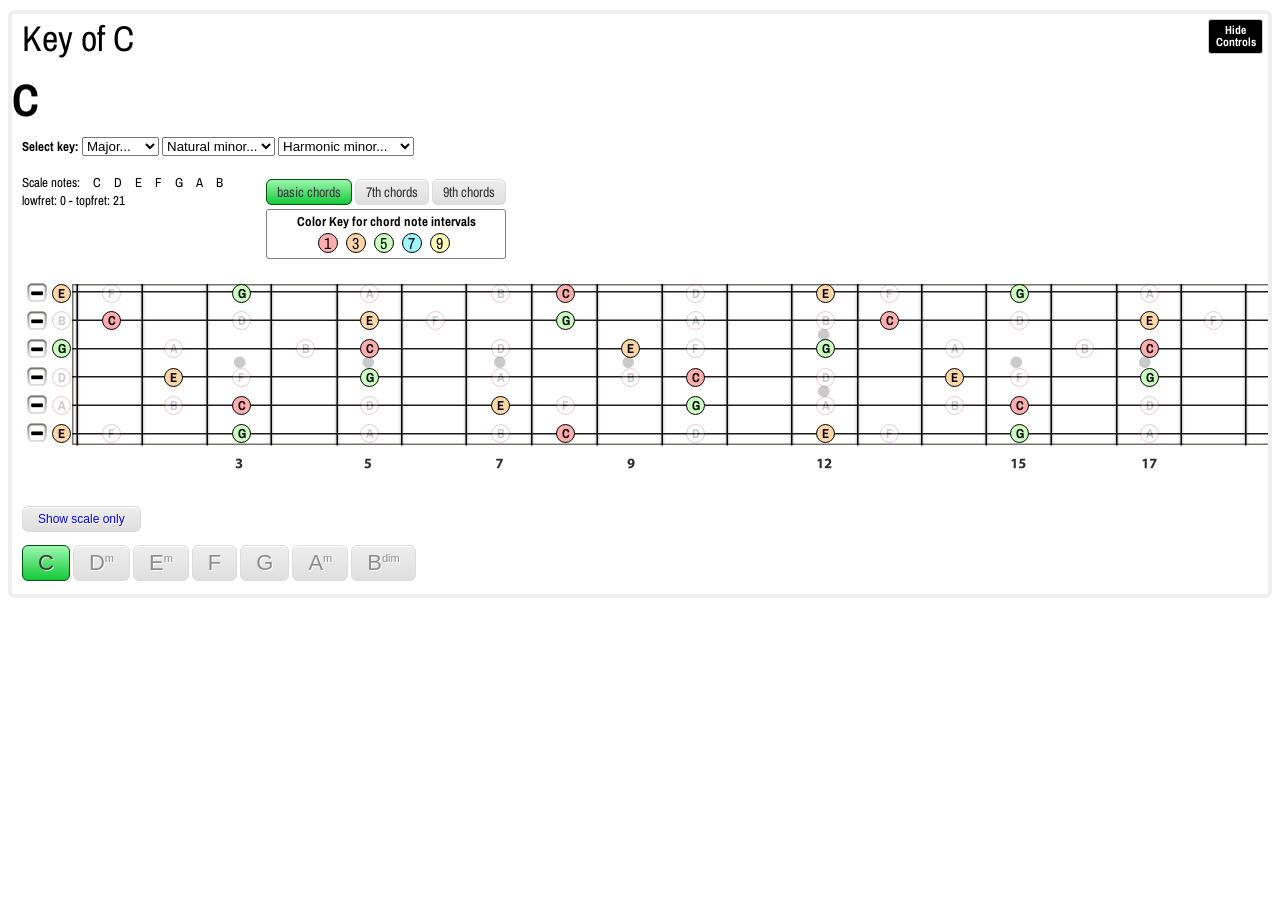
==== index.html @ 11df73e0 "Start" ====
<!DOCTYPE html>
<html>
<head>
	<meta charset="utf-8">
	<meta http-equiv="X-UA-Compatible" content="IE=edge">
	<title>Neck module</title>
	<!-- FONT -->
  <link href='http://fonts.googleapis.com/css?family=Archivo+Narrow:400,700' rel='stylesheet' type='text/css'>
	<link rel="stylesheet" href="assets/css/common.css">
  <link rel="stylesheet" href="assets/css/neckmodule.css">
  <!--
  <link rel="stylesheet" href="assets/css/long-neck-g.css">
  <link rel="stylesheet" href="assets/css/long-neck-f.css">
  <link rel="stylesheet" href="assets/css/vertical-neck-module.css">
	<link rel="stylesheet" href="assets/css/long-neck-g.css">
  -->
</head>
<body>
  <div class="main" style="width: 100%; margin: 10px auto;">
    <div id="chords-container"></div>
    <div id="scales-container"></div>
  </div>

  <script src="https://code.jquery.com/jquery-3.6.0.min.js" integrity="sha256-/xUj+3OJU5yExlq6GSYGSHk7tPXikynS7ogEvDej/m4=" crossorigin="anonymous"></script>
  <script type="module" src="assets/js/neckmodule.js"></script>
  <script src="assets/js/vexflow-min.js"></script>
  <script src="assets/js/underscore-min.js"></script>
  <script src="assets/js/tabdiv.js"></script>
  <script src="assets/js/tabdiv-debug.js"></script>
  <script src="assets/js/vertical.neckmodule.js"></script>
  <script type="module" src="assets/js/my_main.js"></script>

</body>
</html>
---- assets/css/common.css ----
@charset "utf-8";
/* CSS Document */
.guitar-module-main-wrapper { line-height: 1.0; max-width: 100%; }
.guitar-module-main-wrapper a { color: blue; }

.guitar-module-main-wrapper { margin: 0; padding-top: 5px; }
.guitar-module-main-wrapper, .guitar-module-main-wrapper .main-title, .guitar-module-main-wrapper h2, .guitar-module-main-wrapper p {
  font-family: 'Archivo Narrow', sans-serif;
  font-size: 13px;
}
.guitar-module-main-wrapper sub, sup {
  position: relative;
  font-size: 75%;
  line-height: 0;
  vertical-align: baseline;
  top: -.5em;
}

.guitar-module-main-wrapper div { box-sizing: border-box; }
.guitar-module-main-wrapper .info-display-div { padding-left: 10px; }
.guitar-module-main-wrapper .top-wrapper #info { margin: 5px 0; }
.guitar-module-main-wrapper .top-left { width: 50%; float: left; }
.guitar-module-main-wrapper .top-right { width: 50%; float: right; position: relative; padding-top: 15px; }

.guitar-module-main-wrapper h2.chord-name { font-size: 3.0em; margin: 20px 0 0; padding: 0; }
.guitar-module-main-wrapper .logo { position: relative; top: 5px; right: 10px; z-index: 1000; }
.guitar-module-main-wrapper .newneck-wrapper { background: #ffffff; }
/*.guitar-module-main-wrapper sup { vertical-align: top; font-size: 0.5em; }*/
.guitar-module-main-wrapper .chord_in_key { position: relative; z-index: 501; }

.guitar-module-main-wrapper #keyNotes { position: relative; z-index: 502; }
.guitar-module-main-wrapper #keyNotes ul { margin: 0.5em 0 0; padding: 0 !important; }
.guitar-module-main-wrapper #keyNotes li { display: inline-block; padding-right: 1em; }

.guitar-module-main-wrapper #controls { position: relative; }
.guitar-module-main-wrapper #color_key { position: relative; left: 0; max-width: 240px; }
.guitar-module-main-wrapper #color_key h5 {  padding: 0; margin: 0; height: 20px; }
.guitar-module-main-wrapper .main-title { font-family: 'Archivo Narrow', sans-serif; font-size: 2.75em; margin: 2px 0 0; }

.guitar-module-main-wrapper .showing { font-size: 16px; }
.guitar-module-main-wrapper #notesPerChord, .guitar-module-main-wrapper #showing { padding: 0; margin: 0; }
.guitar-module-main-wrapper .sharp { display: none; }
.guitar-module-main-wrapper .flat { display: none; }

/* Selectors */
.guitar-module-main-wrapper #scaleSelector, .guitar-module-main-wrapper #keyChordsSelector { padding: 0; margin: 0; }

.guitar-module-main-wrapper #changeKey select, .guitar-module-main-wrapper #fretselectors select { width: auto; font-size: 13px; margin-bottom: 0; height: auto; padding: 3px 18px 3px 5px; border-radius: 3px; }
.guitar-module-main-wrapper #scaleSelector li { display: inline-block; padding: 1em 0.5em 0 0; }
.guitar-module-main-wrapper #scaleSelector li a { color: #666666; font-weight: bold; text-decoration: none; }
.guitar-module-main-wrapper #scaleSelector li a:hover { color: blue; text-decoration: underline; }

.guitar-module-main-wrapper #keyChordsSelector li { display: block; list-style: none; }
.guitar-module-main-wrapper #keyChordsSelector li a { color: #666666; font-weight: bold; text-decoration: none; }
.guitar-module-main-wrapper #keyChordsSelector li a:hover { color: blue; text-decoration: underline; }

.guitar-module-main-wrapper #fretselectors { position: relative; }
.guitar-module-main-wrapper #fretselectors #lowfret { margin-right: 10px; }

.guitar-module-main-wrapper #changeKey { font-family: 'Archivo Narrow', sans-serif; margin: 0; }
/* end selectors */

/* Buttons that show up below the fretboard for each chord in a key area. See note re styling templates above */
.guitar-module-main-wrapper .button-wrapper { margin: 1em 0; }
.guitar-module-main-wrapper .chordButton {
  -moz-box-shadow: inset 0px 1px 0px 0px #ffffff;
  -webkit-box-shadow: inset 0px 1px 0px 0px #ffffff;
  box-shadow: inset 0px 1px 0px 0px #ffffff;
  background: -webkit-gradient( linear, left top, left bottom, color-stop(0.05, #ededed), color-stop(1, #dfdfdf) );
  background: -moz-linear-gradient( center top, #ededed 5%, #dfdfdf 100% );
  filter:progid:DXImageTransform.Microsoft.gradient(startColorstr='#ededed', endColorstr='#dfdfdf');
  /*background-color: #ededed;*/
  -moz-border-radius: 6px;
  -webkit-border-radius: 6px;
  border-radius: 6px;
  border: 1px solid #dcdcdc;
  display: inline-block;
  color: #8c8d8f;
  font-family:arial;
  font-size: 22px;
  padding: 6px 15px;
  text-decoration:none;
  text-shadow: 1px 1px 0px #ffffff;
  cursor: hand;
  cursor: pointer;
}
.guitar-module-main-wrapper .chordButton:hover {
  background:-webkit-gradient( linear, left top, left bottom, color-stop(0.05, #dfdfdf), color-stop(1, #ededed) );
  background:-moz-linear-gradient( center top, #dfdfdf 5%, #ededed 100% );
  filter:progid:DXImageTransform.Microsoft.gradient(startColorstr='#dfdfdf', endColorstr='#ededed');
  background-color:#dfdfdf;
}

.guitar-module-main-wrapper .chordButton.active {
  -moz-box-shadow:inset 0px 1px 0px 0px #9cf0b0;
  -webkit-box-shadow:inset 0px 1px 0px 0px #9cf0b0;
  box-shadow:inset 0px 1px 0px 0px #9cf0b0;
  background:-webkit-gradient( linear, left top, left bottom, color-stop(0.05, #96f5a9), color-stop(1, #14c938) );
  background:-moz-linear-gradient( center top, #96f5a9 5%, #14c938 100% );
  filter:progid:DXImageTransform.Microsoft.gradient(startColorstr='#96f5a9', endColorstr='#14c938');
  background-color:#96f5a9;
  -webkit-border-top-left-radius:6px;
  -moz-border-radius-topleft:6px;
  border-top-left-radius:6px;
  -webkit-border-top-right-radius:6px;
  -moz-border-radius-topright:6px;
  border-top-right-radius:6px;
  -webkit-border-bottom-right-radius:6px;
  -moz-border-radius-bottomright:6px;
  border-bottom-right-radius:6px;
  -webkit-border-bottom-left-radius:6px;
  -moz-border-radius-bottomleft:6px;
  border-bottom-left-radius:6px;
  text-indent:0;
  border:1px solid #05520e;
  display:inline-block;
  color:#3d393d;
  text-shadow:1px 1px 0px #c1f7c3;
}

.guitar-module-main-wrapper .chordButton.active:hover {
  background:-webkit-gradient( linear, left top, left bottom, color-stop(0.05, #14c938), color-stop(1, #96f5a9) );
  background:-moz-linear-gradient( center top, #14c938 5%, #96f5a9 100% );
  filter:progid:DXImageTransform.Microsoft.gradient(startColorstr='#14c938', endColorstr='#96f5a9');
  background-color:#14c938;
}
/* This button was generated using CSSButtonGenerator.com */

/* the hand cursor is commented out for later use possibly to trigger audio */
/*.guitar-module-main-wrapper .guitar-module-main-wrapper .note { cursor: hand; cursor: pointer; }*/

.note { -webkit-font-smoothing: antialiased; line-height: 15px; }
#color-key-wrapper h4 { margin: 5px 0 0; }

#color-key td div { width: 20px; height: 20px; border: 1px solid black; font-size: 1.25em; text-align: center; }

#color_key { width: auto; padding: 0 5px; background: #f7f7f7; border: 1px gray solid; border-radius: 3px; margin: 5px 0; text-align: center; max-width: 380px; margin: 5px auto; }
#color_key #color-key-wrapper ul#color-key { width: auto; margin: 5px auto; padding: 0; }
#color_key #color-key-wrapper ul#color-key li { display: inline-block; width: 20px; height: 20px; margin-right: 5px; text-align: center; line-height: 16px; }
#color_key #color-key-wrapper ul#color-key li div { border: 1px black solid; border-radius: 10px; height: 20px; font-size: 16px; line-height: 18px; }

.guitar-module-main-wrapper div:empty, .guitar-module-main-wrapper h1:empty, .guitar-module-main-wrapper h2:empty, .guitar-module-main-wrapper h3:empty, .guitar-module-main-wrapper p {
   display: none;
}

.guitar-module-main-wrapper .notesPerChord {
  display:inline-block;
  margin-bottom: 5px;
}

.guitar-module-main-wrapper .notesPerChord a.notes-per-chord-button {
  -moz-box-shadow:inset 0px 1px 0px 0px #ffffff;
  -webkit-box-shadow:inset 0px 1px 0px 0px #ffffff;
  box-shadow:inset 0px 1px 0px 0px #ffffff;
  background:-webkit-gradient( linear, left top, left bottom, color-stop(0.05, #ededed), color-stop(1, #dfdfdf) );
  background:-moz-linear-gradient( center top, #ededed 5%, #dfdfdf 100% );
  filter:progid:DXImageTransform.Microsoft.gradient(startColorstr='#ededed', endColorstr='#dfdfdf');
  background-color:#ededed;
  -moz-border-radius:6px;
  -webkit-border-radius:6px;
  border-radius:6px;
  border:1px solid #dcdcdc;
  color: #333333;
  font-size:14px;
  padding:3px 10px;
  text-decoration:none;
  cursor: hand;
  cursor: pointer;
}

.guitar-module-main-wrapper .notesPerChord a.notes-per-chord-button.active {
  -moz-box-shadow:inset 0px 1px 0px 0px #9cf0b0;
  -webkit-box-shadow:inset 0px 1px 0px 0px #9cf0b0;
  box-shadow:inset 0px 1px 0px 0px #9cf0b0;
  background:-webkit-gradient( linear, left top, left bottom, color-stop(0.05, #96f5a9), color-stop(1, #14c938) );
  background:-moz-linear-gradient( center top, #96f5a9 5%, #14c938 100% );
  filter:progid:DXImageTransform.Microsoft.gradient(startColorstr='#96f5a9', endColorstr='#14c938');
  background-color:#96f5a9;
  -webkit-border-top-left-radius:6px;
  -moz-border-radius-topleft:6px;
  border-top-left-radius:6px;
  -webkit-border-top-right-radius:6px;
  -moz-border-radius-topright:6px;
  border-top-right-radius:6px;
  -webkit-border-bottom-right-radius:6px;
  -moz-border-radius-bottomright:6px;
  border-bottom-right-radius:6px;
  -webkit-border-bottom-left-radius:6px;
  -moz-border-radius-bottomleft:6px;
  border-bottom-left-radius:6px;
  border:1px solid #05520e;
  color:#3d393d;
}

.refresh-scale-link {
  -moz-box-shadow: inset 0px 1px 0px 0px #ffffff;
  -webkit-box-shadow: inset 0px 1px 0px 0px #ffffff;
  box-shadow: inset 0px 1px 0px 0px #ffffff;
  background: -webkit-gradient( linear, left top, left bottom, color-stop(0.05, #ededed), color-stop(1, #dfdfdf) );
  background: -moz-linear-gradient( center top, #ededed 5%, #dfdfdf 100% );
  filter:progid:DXImageTransform.Microsoft.gradient(startColorstr='#ededed', endColorstr='#dfdfdf');
  /*background-color: #ededed;*/
  -moz-border-radius: 6px;
  -webkit-border-radius: 6px;
  border-radius: 6px;
  border: 1px solid #dcdcdc;
  display: inline-block;
  color: #8c8d8f;
  font-family:arial;
  font-size: 12px;
  padding: 6px 15px;
  text-decoration:none;
  text-shadow: 1px 1px 0px #ffffff;
  cursor: hand;
  cursor: pointer;
}
---- assets/css/neckmodule.css ----
@charset "utf-8";
/* CSS Document */
.long-neck-default { 
  border: 4px solid #efefef;
  border-radius: 6px;
  margin: 4px 0;
 }
.long-neck-default .guitar-module-main-wrapper { position: relative; overflow: hidden; }
.long-neck-default .guitar-module-main-wrapper .top-wrapper { width: 1440px; position: relative; overflow: auto; }
.long-neck-default .guitar-module-main-wrapper .neckmodule { position: relative; background: url('../images/horizontal-long-neck.png') no-repeat 60px 0; width: 1440px; height: 192px; margin: 0; background-size: 1440px; }
.long-neck-default .guitar-module-main-wrapper div { box-sizing: border-box; }
.long-neck-default .guitar-module-main-wrapper .neckmodule .note { cursor: pointer; }
.guitar-module-main-wrapper .controls-toggler {
  position: absolute;
  top: 5px;
  right: 5px;
  border: 1px solid #cccccc;
  border-radius: 3px;
  padding: 5px;
  z-index: 3000;
  text-align: center;
  width: 55px;
  line-height: 1.0em;
  background: #000000;
  font-size: 0.9em;
  font-weight: bold;
}

.guitar-module-main-wrapper .sound-trigger-options {
  display: flex;
  justify-content: center;
  align-items: center;
  margin-bottom: 5px;
}

.guitar-module-main-wrapper .sound-trigger-options label,
.guitar-module-main-wrapper .sound-trigger-options input {
  cursor: pointer;
}

.long-neck-default .guitar-module-main-wrapper .scale-only-link-wrapper {
  margin: 10px 0 0;
}

.guitar-module-main-wrapper .controls-toggler span {
  display: block;
  cursor: pointer;
  color: white;
}

.guitar-module-main-wrapper .string1,
.guitar-module-main-wrapper .string2,
.guitar-module-main-wrapper .string3,
.guitar-module-main-wrapper .string4,
.guitar-module-main-wrapper .string5,
.guitar-module-main-wrapper .string6 {
  font-family: 'Archivo Narrow', sans-serif;
  font-weight: bold;
  font-size: 13px;
  color: black;
  text-align: center;
  position: absolute;
  width: 19px;
  height: 19px;
  padding-top: 1px;
  /*border: solid 1px #FFC200;*/
  /*border: solid 1px #f5ab00;*/
  border-radius: 50%;
  border: solid 1px #930101;
  background: aliceblue;
}

/* STYLING TEMPLATES? */
/* positioner styles for note-grid, Adding more fretboard background images/design-templates will force these settings into separate stylesheets */
.long-neck-default .guitar-module-main-wrapper .note.string1 { top: 0; }
.long-neck-default .guitar-module-main-wrapper .note.string2 { top: 27px; }
.long-neck-default .guitar-module-main-wrapper .note.string3 { top: 55px; }
.long-neck-default .guitar-module-main-wrapper .note.string4 { top: 84px; }
.long-neck-default .guitar-module-main-wrapper .note.string5 { top: 112px; }
.long-neck-default .guitar-module-main-wrapper .note.string6 { top: 140px; }

.long-neck-default .guitar-module-main-wrapper .note.fret0 { left: 40px; }
.long-neck-default .guitar-module-main-wrapper .note.fret1 { left: 90px; }
.long-neck-default .guitar-module-main-wrapper .note.fret2 { left: 152px; }
.long-neck-default .guitar-module-main-wrapper .note.fret3 { left: 220px; }
.long-neck-default .guitar-module-main-wrapper .note.fret4 { left: 284px; }
.long-neck-default .guitar-module-main-wrapper .note.fret5 { left: 348px; }
.long-neck-default .guitar-module-main-wrapper .note.fret6 { left: 414px; }
.long-neck-default .guitar-module-main-wrapper .note.fret7 { left: 479px; }
.long-neck-default .guitar-module-main-wrapper .note.fret8 { left: 544px; }
.long-neck-default .guitar-module-main-wrapper .note.fret9 { left: 609px; }
.long-neck-default .guitar-module-main-wrapper .note.fret10 { left: 674px; }
.long-neck-default .guitar-module-main-wrapper .note.fret11 { left: 739px; }
.long-neck-default .guitar-module-main-wrapper .note.fret12 { left: 804px; }
.long-neck-default .guitar-module-main-wrapper .note.fret13 { left: 868px; }
.long-neck-default .guitar-module-main-wrapper .note.fret14 { left: 933px; }
.long-neck-default .guitar-module-main-wrapper .note.fret15 { left: 998px; }
.long-neck-default .guitar-module-main-wrapper .note.fret16 { left: 1063px; }
.long-neck-default .guitar-module-main-wrapper .note.fret17 { left: 1128px; }
.long-neck-default .guitar-module-main-wrapper .note.fret18 { left: 1192px; }
.long-neck-default .guitar-module-main-wrapper .note.fret19 { left: 1258px; }
.long-neck-default .guitar-module-main-wrapper .note.fret20 { left: 1322px; }
.long-neck-default .guitar-module-main-wrapper .note.fret21 { left: 1388px; }
.long-neck-default .guitar-module-main-wrapper .note.muted { opacity: .2; }

.long-neck-default .guitar-module-main-wrapper .nm-container { padding-top: 20px; padding-bottom: 20px; }

.long-neck-default .string-togglers {
  position: absolute;
  top: -14px;
  left: -25px;
  width: 30px;
}

.long-neck-default .guitar-module-main-wrapper #color_key { width: auto; padding: 0 5px; background: transparent; border: 1px gray solid; border-radius: 3px; margin: 5px 0; text-align: center; }

.long-neck-default .guitar-module-main-wrapper h2.chord-name {
  font-size: 3.5em;
  margin: 20px 0 0;
  padding: 0;
}

.long-neck-default .guitar-module-main-wrapper sub, sup {
  position: relative;
  font-size: 50%;
  line-height: 0;
  vertical-align: baseline;
  top: -.75em;
}

.long-neck-default .guitar-module-main-wrapper .top-left { float: left; width: auto; }
.long-neck-default .guitar-module-main-wrapper .top-right { float: left; width: auto; position: relative; padding: 15px 0 0 30px; }


.guitar-module-main-wrapper .string-togglers li {
  list-style: none;
  margin-bottom: 2px;
  height: 20px;
  width: 20px;
  overflow: hidden;
  background: url('../images/show-hide-toggle.png') no-repeat -26px top;
  cursor: pointer;
  padding: 0;
  margin-bottom: 8px;
}

.guitar-module-main-wrapper .neckstyle-selector {
  position: relative;
  overflow: auto;
}

.guitar-module-main-wrapper .neckstyle-selector li {
  display: inline-block;
  height: 40px;
  width: 120px;
  cursor: pointer;
}

.guitar-module-main-wrapper .neckstyle-selector li.selected {
  border: 1px solid red;
  border-radius: 3px;
}

.guitar-module-main-wrapper .neckstyle-selector li.neck-default {
  background: url('../images/blankneck.jpg') no-repeat center 7px;
  background-size: contain;
}

.guitar-module-main-wrapper .neckstyle-selector li.neck-g {
  background: url('../images/g-neck.png') no-repeat center 9px;
  background-size: contain;
}

.guitar-module-main-wrapper .neckstyle-selector li.neck-f {
  background: url('../images/f-neck.png') no-repeat center 9px;
  background-size: contain;
}

.guitar-module-main-wrapper .neckstyle-selector li.neck-simple {
  background: url('../images/horizontal-long-neck.png') no-repeat center 9px;
  background-size: 1440px;
}

.guitar-module-main-wrapper .string-togglers li.off {
  background-position: 0 0;
}

.info-display-div h4 {
  display: inline-block;
}

/* Color settings for chord interval notes in grid when viewing a chord/arpeggio */
.long-neck-default .guitar-module-main-wrapper .int-1 { background: #ffadad;  color: black; border-color: black; }
.long-neck-default .guitar-module-main-wrapper .int-3 { background: #ffd6a5;  color: black; border-color: black; }
.long-neck-default .guitar-module-main-wrapper .int-5 {background: #caffbf;   color: black; border-color: black; }
.long-neck-default .guitar-module-main-wrapper .int-9 { background: #fdffb6;  color: black; border-color: black; }
.long-neck-default .guitar-module-main-wrapper .int-7 { background: #9bf6ff;  color: black; border-color: black; }
.long-neck-default .guitar-module-main-wrapper .int-11 { background: #ffc6ff; color: black; border-color: black; }

.guitar-module-main-wrapper .nm-container {
  overflow: scroll;
}

.long-neck-default .guitar-module-main-wrapper .pentatonic-btn {
  font-size: 14px;
  margin: 10px 0 8px 10px;
}

.long-neck-default .guitar-module-main-wrapper .nm-container {
  max-width: 100%;
  overflow: scroll;
}

@media screen and ( max-width: 400px ) {
  .long-neck-default .guitar-module-main-wrapper .main-title {
    font-size: 2.0em;
    text-transform: capitalize;
  }
}

@media screen and ( max-width: 360px ) {
  .long-neck-default .guitar-module-main-wrapper .main-title {
    font-size: 1.75em;
    text-transform: capitalize;
  }
}
---- assets/css/long-neck-g.css ----
@charset "utf-8";
/* CSS Document */
.long-neck-g .guitar-module-main-wrapper .top-wrapper { position: relative; overflow: auto; }
.long-neck-g .guitar-module-main-wrapper .neckmodule { position: relative; background: url('../images/neck-g.png') no-repeat -360px -80px; width: 1200px; height: 200px; margin: 0; }

.long-neck-g .guitar-module-main-wrapper .string1, 
.long-neck-g .guitar-module-main-wrapper .string2, 
.long-neck-g .guitar-module-main-wrapper .string3, 
.long-neck-g .guitar-module-main-wrapper .string4, 
.long-neck-g .guitar-module-main-wrapper .string5, 
.long-neck-g .guitar-module-main-wrapper .string6 { 
  font-family: 'Archivo Narrow', sans-serif; 
  font-weight: bold;
  color: black;
  text-align: center;
  position: absolute;
  width: 18px;
  height: 17px;
  padding-top: 1px;
  /*border: solid 1px #FFC200;*/
  /*border: solid 1px #f5ab00;*/
  /*border-radius: 50%;*/
  border: solid 1px #930101;
  background: aliceblue;
}

/* STYLING TEMPLATES? */
/* positioner styles for note-grid, Adding more fretboard background images/design-templates will force these settings into separate stylesheets */
.long-neck-g .guitar-module-main-wrapper .note.string1 { top: 33px; }
.long-neck-g .guitar-module-main-wrapper .note.string2 { top: 53px; }
.long-neck-g .guitar-module-main-wrapper .note.string3 { top: 74px; }
.long-neck-g .guitar-module-main-wrapper .note.string4 { top: 96px; }
.long-neck-g .guitar-module-main-wrapper .note.string5 { top: 118px; }
.long-neck-g .guitar-module-main-wrapper .note.string6 { top: 139px; }

.long-neck-g .guitar-module-main-wrapper .note.fret0 { left: 40px; }
.long-neck-g .guitar-module-main-wrapper .note.fret1 { left: 111px; }
.long-neck-g .guitar-module-main-wrapper .note.fret2 { left: 200px; }
.long-neck-g .guitar-module-main-wrapper .note.fret3 { left: 281px; }
.long-neck-g .guitar-module-main-wrapper .note.fret4 { left: 360px; }
.long-neck-g .guitar-module-main-wrapper .note.fret5 { left: 433px; }
.long-neck-g .guitar-module-main-wrapper .note.fret6 { left: 500px; }
.long-neck-g .guitar-module-main-wrapper .note.fret7 { left: 568px; }
.long-neck-g .guitar-module-main-wrapper .note.fret8 { left: 630px; }
.long-neck-g .guitar-module-main-wrapper .note.fret9 { left: 686px; }
.long-neck-g .guitar-module-main-wrapper .note.fret10 { left: 741px; }
.long-neck-g .guitar-module-main-wrapper .note.fret11 { left: 794px; }
.long-neck-g .guitar-module-main-wrapper .note.fret12 { left: 843px; }
.long-neck-g .guitar-module-main-wrapper .note.fret13 { left: 889px; }
.long-neck-g .guitar-module-main-wrapper .note.fret14 { left: 932px; }
.long-neck-g .guitar-module-main-wrapper .note.fret15 { left: 974px; }
.long-neck-g .guitar-module-main-wrapper .note.fret16 { left: 1013px; }
.long-neck-g .guitar-module-main-wrapper .note.fret17 { left: 1052px; }
.long-neck-g .guitar-module-main-wrapper .note.fret18 { left: 1084px; }
.long-neck-g .guitar-module-main-wrapper .note.fret19 { left: 1118px; }
.long-neck-g .guitar-module-main-wrapper .note.fret20 { left: 1149px; }
.long-neck-g .guitar-module-main-wrapper .note.muted { opacity: .2; }

/* extra styles for widening neck graphic */
.long-neck-g .guitar-module-main-wrapper .note.fret20.string1 { top: 13px; }
.long-neck-g .guitar-module-main-wrapper .note.fret20.string2 { top: 42px; }
.long-neck-g .guitar-module-main-wrapper .note.fret20.string3 { top: 68px; }
.long-neck-g .guitar-module-main-wrapper .note.fret20.string4 { top: 94px; }
.long-neck-g .guitar-module-main-wrapper .note.fret20.string5 { top: 122px; }
.long-neck-g .guitar-module-main-wrapper .note.fret20.string6 { top: 146px; }

.long-neck-g .guitar-module-main-wrapper .note.fret19.string1 { top: 13px; }
.long-neck-g .guitar-module-main-wrapper .note.fret19.string2 { top: 42px; }
.long-neck-g .guitar-module-main-wrapper .note.fret19.string3 { top: 68px; }
.long-neck-g .guitar-module-main-wrapper .note.fret19.string4 { top: 94px; }
.long-neck-g .guitar-module-main-wrapper .note.fret19.string5 { top: 122px; }
.long-neck-g .guitar-module-main-wrapper .note.fret19.string6 { top: 146px; }

.long-neck-g .guitar-module-main-wrapper .note.fret18.string1 { top: 14px; }
.long-neck-g .guitar-module-main-wrapper .note.fret18.string2 { top: 42px; }
.long-neck-g .guitar-module-main-wrapper .note.fret18.string3 { top: 68px; }
.long-neck-g .guitar-module-main-wrapper .note.fret18.string4 { top: 94px; }
.long-neck-g .guitar-module-main-wrapper .note.fret18.string5 { top: 122px; }
.long-neck-g .guitar-module-main-wrapper .note.fret18.string6 { top: 146px; }

.long-neck-g .guitar-module-main-wrapper .note.fret17.string1 { top: 15px; }
.long-neck-g .guitar-module-main-wrapper .note.fret17.string2 { top: 42px; }
.long-neck-g .guitar-module-main-wrapper .note.fret17.string3 { top: 68px; }
.long-neck-g .guitar-module-main-wrapper .note.fret17.string4 { top: 94px; }
.long-neck-g .guitar-module-main-wrapper .note.fret17.string5 { top: 122px; }
.long-neck-g .guitar-module-main-wrapper .note.fret17.string6 { top: 146px; }

.long-neck-g .guitar-module-main-wrapper .note.fret16.string1 { top: 15px; }
.long-neck-g .guitar-module-main-wrapper .note.fret16.string2 { top: 42px; }
.long-neck-g .guitar-module-main-wrapper .note.fret16.string3 { top: 67px; }
.long-neck-g .guitar-module-main-wrapper .note.fret16.string4 { top: 94px; }
.long-neck-g .guitar-module-main-wrapper .note.fret16.string5 { top: 121px; }
.long-neck-g .guitar-module-main-wrapper .note.fret16.string6 { top: 146px; }

.long-neck-g .guitar-module-main-wrapper .note.fret15.string1 { top: 16px; }
.long-neck-g .guitar-module-main-wrapper .note.fret15.string2 { top: 42px; }
.long-neck-g .guitar-module-main-wrapper .note.fret15.string3 { top: 67px; }
.long-neck-g .guitar-module-main-wrapper .note.fret15.string4 { top: 94px; }
.long-neck-g .guitar-module-main-wrapper .note.fret15.string5 { top: 121px; }
.long-neck-g .guitar-module-main-wrapper .note.fret15.string6 { top: 146px; }

.long-neck-g .guitar-module-main-wrapper .note.fret14.string1 { top: 16px; }
.long-neck-g .guitar-module-main-wrapper .note.fret14.string2 { top: 42px; }
.long-neck-g .guitar-module-main-wrapper .note.fret14.string3 { top: 67px; }
.long-neck-g .guitar-module-main-wrapper .note.fret14.string4 { top: 94px; }
.long-neck-g .guitar-module-main-wrapper .note.fret14.string5 { top: 121px; }
.long-neck-g .guitar-module-main-wrapper .note.fret14.string6 { top: 146px; }

.long-neck-g .guitar-module-main-wrapper .note.fret13.string1 { top: 17px; }
.long-neck-g .guitar-module-main-wrapper .note.fret13.string2 { top: 44px; }
.long-neck-g .guitar-module-main-wrapper .note.fret13.string3 { top: 68px; }
.long-neck-g .guitar-module-main-wrapper .note.fret13.string4 { top: 94px; }
.long-neck-g .guitar-module-main-wrapper .note.fret13.string5 { top: 121px; }
.long-neck-g .guitar-module-main-wrapper .note.fret13.string6 { top: 146px; }

.long-neck-g .guitar-module-main-wrapper .note.fret12.string1 { top: 18px; }
.long-neck-g .guitar-module-main-wrapper .note.fret12.string2 { top: 44px; }
.long-neck-g .guitar-module-main-wrapper .note.fret12.string3 { top: 68px; }
.long-neck-g .guitar-module-main-wrapper .note.fret12.string4 { top: 94px; }
.long-neck-g .guitar-module-main-wrapper .note.fret12.string5 { top: 121px; }
.long-neck-g .guitar-module-main-wrapper .note.fret12.string6 { top: 145px; }

.long-neck-g .guitar-module-main-wrapper .note.fret11.string1 { top: 19px; }
.long-neck-g .guitar-module-main-wrapper .note.fret11.string2 { top: 44px; }
.long-neck-g .guitar-module-main-wrapper .note.fret11.string3 { top: 68px; }
.long-neck-g .guitar-module-main-wrapper .note.fret11.string4 { top: 94px; }
.long-neck-g .guitar-module-main-wrapper .note.fret11.string5 { top: 119px; }
.long-neck-g .guitar-module-main-wrapper .note.fret11.string6 { top: 144px; }

.long-neck-g .guitar-module-main-wrapper .note.fret10.string1 { top: 20px; }
.long-neck-g .guitar-module-main-wrapper .note.fret10.string2 { top: 45px; }
.long-neck-g .guitar-module-main-wrapper .note.fret10.string3 { top: 69px; }
.long-neck-g .guitar-module-main-wrapper .note.fret10.string4 { top: 93px; }
.long-neck-g .guitar-module-main-wrapper .note.fret10.string5 { top: 121px; }
.long-neck-g .guitar-module-main-wrapper .note.fret10.string6 { top: 144px; }

.long-neck-g .guitar-module-main-wrapper .note.fret9.string1 { top: 20px; }
.long-neck-g .guitar-module-main-wrapper .note.fret9.string2 { top: 45px; }
.long-neck-g .guitar-module-main-wrapper .note.fret9.string3 { top: 69px; }
.long-neck-g .guitar-module-main-wrapper .note.fret9.string4 { top: 94px; }
.long-neck-g .guitar-module-main-wrapper .note.fret9.string5 { top: 118px; }
.long-neck-g .guitar-module-main-wrapper .note.fret9.string6 { top: 144px; }

.long-neck-g .guitar-module-main-wrapper .note.fret8.string1 { top: 22px; }
.long-neck-g .guitar-module-main-wrapper .note.fret8.string2 { top: 46px; }
.long-neck-g .guitar-module-main-wrapper .note.fret8.string3 { top: 70px; }
.long-neck-g .guitar-module-main-wrapper .note.fret8.string4 { top: 94px; }
.long-neck-g .guitar-module-main-wrapper .note.fret8.string5 { top: 119px; }
.long-neck-g .guitar-module-main-wrapper .note.fret8.string6 { top: 143px; }

.long-neck-g .guitar-module-main-wrapper .note.fret7.string1 { top: 23px; }
.long-neck-g .guitar-module-main-wrapper .note.fret7.string2 { top: 47px; }
.long-neck-g .guitar-module-main-wrapper .note.fret7.string3 { top: 70px; }
.long-neck-g .guitar-module-main-wrapper .note.fret7.string4 { top: 94px; }
.long-neck-g .guitar-module-main-wrapper .note.fret7.string5 { top: 118px; }
.long-neck-g .guitar-module-main-wrapper .note.fret7.string6 { top: 143px; }

.long-neck-g .guitar-module-main-wrapper .note.fret6.string1 { top: 25px; }
.long-neck-g .guitar-module-main-wrapper .note.fret6.string2 { top: 47px; }
.long-neck-g .guitar-module-main-wrapper .note.fret6.string3 { top: 70px; }
.long-neck-g .guitar-module-main-wrapper .note.fret6.string4 { top: 94px; }
.long-neck-g .guitar-module-main-wrapper .note.fret6.string5 { top: 118px; }
.long-neck-g .guitar-module-main-wrapper .note.fret6.string6 { top: 142px; }

.long-neck-g .guitar-module-main-wrapper .note.fret5.string1 { top: 26px; }
.long-neck-g .guitar-module-main-wrapper .note.fret5.string2 { top: 48px; }
.long-neck-g .guitar-module-main-wrapper .note.fret5.string3 { top: 70px; }
.long-neck-g .guitar-module-main-wrapper .note.fret5.string4 { top: 94px; }
.long-neck-g .guitar-module-main-wrapper .note.fret5.string5 { top: 120px; }
.long-neck-g .guitar-module-main-wrapper .note.fret5.string6 { top: 142px; }

.long-neck-g .guitar-module-main-wrapper .note.fret4.string1 { top: 26px; }
.long-neck-g .guitar-module-main-wrapper .note.fret4.string2 { top: 48px; }
.long-neck-g .guitar-module-main-wrapper .note.fret4.string3 { top: 71px; }
.long-neck-g .guitar-module-main-wrapper .note.fret4.string4 { top: 95px; }
.long-neck-g .guitar-module-main-wrapper .note.fret4.string5 { top: 118px; }
.long-neck-g .guitar-module-main-wrapper .note.fret4.string6 { top: 142px; }

.long-neck-g .guitar-module-main-wrapper .note.fret3.string1 { top: 27px; }
.long-neck-g .guitar-module-main-wrapper .note.fret3.string2 { top: 50px; }
.long-neck-g .guitar-module-main-wrapper .note.fret3.string3 { top: 73px; }
.long-neck-g .guitar-module-main-wrapper .note.fret3.string4 { top: 96px; }
.long-neck-g .guitar-module-main-wrapper .note.fret3.string5 { top: 119px; }
.long-neck-g .guitar-module-main-wrapper .note.fret3.string6 { top: 140px; }

.long-neck-g .guitar-module-main-wrapper .note.fret2.string3 { top: 71px; }
.long-neck-g .guitar-module-main-wrapper .note.fret2.string4 { top: 94px; }

.long-neck-g .guitar-module-main-wrapper .note.fret1.string1 { top: 30px; }
.long-neck-g .guitar-module-main-wrapper .note.fret1.string2 { top: 52px; }
.long-neck-g .guitar-module-main-wrapper .note.fret1.string6 { top: 138px; }

/* Color settings for chord interval notes in grid when viewing a chord/arpeggio */
.long-neck-g .guitar-module-main-wrapper .int-1 { background: rgb(219, 3, 3); color: white; border-color: white; } /* root */
.long-neck-g .guitar-module-main-wrapper .int-3 { background: #FFFF00; color: black; border-color: black; } /* 3rd */
.long-neck-g .guitar-module-main-wrapper .int-5 {background: #0000FF; color: #fff; border-color: white; } /* 5th */
.long-neck-g .guitar-module-main-wrapper .int-9 { background: white; color: black; border-color: black; } /* 9th */
.long-neck-g .guitar-module-main-wrapper .int-7 { background: black; color: white; border-color: white; } /* 7th */
.long-neck-g .guitar-module-main-wrapper .int-11 { background: #FF00FF; } /* reserved for 11th? */

.long-neck-g .string-togglers {
position: absolute;
top: 31px;
left: 0;
}
.long-neck-g .guitar-module-main-wrapper .string-togglers li {
  margin-bottom: 1px;
}
---- assets/css/long-neck-f.css ----
﻿@charset "utf-8";
/* CSS Document */
.long-neck-f .guitar-module-main-wrapper { margin: 0; padding-top: 5px; }
.long-neck-f .guitar-module-main-wrapper, .long-neck-f .guitar-module-main-wrapper #main_title, .long-neck-f .guitar-module-main-wrapper h2, .long-neck-f .guitar-module-main-wrapper p { 
	font-family: 'Archivo Narrow', sans-serif;
	font-size: 13px;
}
/* MAIN MODULE BG */
.long-neck-f .guitar-module-main-wrapper .neckmodule { position: relative; background: url('../images/f-neck.png') no-repeat -110px -35px; width: 1200px; height: 240px; margin: 0; }
.long-neck-f .guitar-module-main-wrapper .top-wrapper { width: 1200px; position: relative; overflow: auto; }

.long-neck-f .guitar-module-main-wrapper .string1, 
.long-neck-f .guitar-module-main-wrapper .string2, 
.long-neck-f .guitar-module-main-wrapper .string3, 
.long-neck-f .guitar-module-main-wrapper .string4, 
.long-neck-f .guitar-module-main-wrapper .string5, 
.long-neck-f .guitar-module-main-wrapper .string6 { 
  font-family: 'Archivo Narrow', sans-serif; 
  font-weight: bold;
  color: black;
  text-align: center;
  position: absolute;
  width: 18px;
  height: 17px;
  padding-top: 1px;
  /*border: solid 1px #FFC200;*/
  border: solid 1px #f5ab00;
  /*border-radius: 50%;*/
  background: #e2e2e2; /* Old browsers */
  background: -moz-linear-gradient(top,  #e2e2e2 0%, #dbdbdb 50%, #d1d1d1 51%, #fefefe 100%); /* FF3.6+ */
  background: -webkit-gradient(linear, left top, left bottom, color-stop(0%,#e2e2e2), color-stop(50%,#dbdbdb), color-stop(51%,#d1d1d1), color-stop(100%,#fefefe)); /* Chrome,Safari4+ */
  background: -webkit-linear-gradient(top,  #e2e2e2 0%,#dbdbdb 50%,#d1d1d1 51%,#fefefe 100%); /* Chrome10+,Safari5.1+ */
  background: -o-linear-gradient(top,  #e2e2e2 0%,#dbdbdb 50%,#d1d1d1 51%,#fefefe 100%); /* Opera 11.10+ */
  background: -ms-linear-gradient(top,  #e2e2e2 0%,#dbdbdb 50%,#d1d1d1 51%,#fefefe 100%); /* IE10+ */
  background: linear-gradient(to bottom,  #e2e2e2 0%,#dbdbdb 50%,#d1d1d1 51%,#fefefe 100%); /* W3C */
  filter: progid:DXImageTransform.Microsoft.gradient( startColorstr='#e2e2e2', endColorstr='#fefefe',GradientType=0 ); /* IE6-9 */
}

/* STYLING TEMPLATES? */
/* positioner styles for note-grid, Adding more fretboard background images/design-templates will force these settings into separate stylesheets */
.long-neck-f .guitar-module-main-wrapper .note.string6 { top: 39px; }
.long-neck-f .guitar-module-main-wrapper .note.string5 { top: 62px; }
.long-neck-f .guitar-module-main-wrapper .note.string4 { top: 84px; }
.long-neck-f .guitar-module-main-wrapper .note.string3 { top: 106px; }
.long-neck-f .guitar-module-main-wrapper .note.string2 { top: 128px; }
.long-neck-f .guitar-module-main-wrapper .note.string1 { top: 151px; }

.long-neck-f .guitar-module-main-wrapper .note.fret20 { left: -10px; }
.long-neck-f .guitar-module-main-wrapper .note.fret19 { left: 13px; }
.long-neck-f .guitar-module-main-wrapper .note.fret18 { left: 49px; }
.long-neck-f .guitar-module-main-wrapper .note.fret17 { left: 87px; }
.long-neck-f .guitar-module-main-wrapper .note.fret16 { left: 125px; }
.long-neck-f .guitar-module-main-wrapper .note.fret15 { left: 168px; }
.long-neck-f .guitar-module-main-wrapper .note.fret14 { left: 213px; }
.long-neck-f .guitar-module-main-wrapper .note.fret13 { left: 260px; }
.long-neck-f .guitar-module-main-wrapper .note.fret12 { left: 310px; }
.long-neck-f .guitar-module-main-wrapper .note.fret11 { left: 362px; }
.long-neck-f .guitar-module-main-wrapper .note.fret10 { left: 413px; }
.long-neck-f .guitar-module-main-wrapper .note.fret9 { left: 471px; }
.long-neck-f .guitar-module-main-wrapper .note.fret8 { left: 531px; }
.long-neck-f .guitar-module-main-wrapper .note.fret7 { left: 595px; }
.long-neck-f .guitar-module-main-wrapper .note.fret6 { left: 662px; }
.long-neck-f .guitar-module-main-wrapper .note.fret5 { left: 733px; }
.long-neck-f .guitar-module-main-wrapper .note.fret4 { left: 807px; }
.long-neck-f .guitar-module-main-wrapper .note.fret3 { left: 884px; }
.long-neck-f .guitar-module-main-wrapper .note.fret2 { left: 967px; }
.long-neck-f .guitar-module-main-wrapper .note.fret1 { left: 1052px; }
.long-neck-f .guitar-module-main-wrapper .note.fret0 { left: 1125px; }
.long-neck-f .guitar-module-main-wrapper .note.muted { opacity: .3; }

/* extra styles for widening neck graphic */
.long-neck-f .guitar-module-main-wrapper .note.fret20.string6 { top: 26px; }
.long-neck-f .guitar-module-main-wrapper .note.fret20.string5 { top: 52px; }
.long-neck-f .guitar-module-main-wrapper .note.fret20.string4 { top: 78px; }
.long-neck-f .guitar-module-main-wrapper .note.fret20.string3 { top: 104px; }
.long-neck-f .guitar-module-main-wrapper .note.fret20.string2 { top: 132px; }
.long-neck-f .guitar-module-main-wrapper .note.fret20.string1 { top: 156px; }

.long-neck-f .guitar-module-main-wrapper .note.fret19.string6 { top: 35px; }
.long-neck-f .guitar-module-main-wrapper .note.fret19.string5 { top: 64px; }
.long-neck-f .guitar-module-main-wrapper .note.fret19.string4 { top: 93px; }
.long-neck-f .guitar-module-main-wrapper .note.fret19.string3 { top: 120px; }
.long-neck-f .guitar-module-main-wrapper .note.fret19.string2 { top: 149px; }
.long-neck-f .guitar-module-main-wrapper .note.fret19.string1 { top: 178px; }

.long-neck-f .guitar-module-main-wrapper .note.fret18.string6 { top: 35px; }
.long-neck-f .guitar-module-main-wrapper .note.fret18.string5 { top: 64px; }
.long-neck-f .guitar-module-main-wrapper .note.fret18.string4 { top: 93px; }
.long-neck-f .guitar-module-main-wrapper .note.fret18.string3 { top: 120px; }
.long-neck-f .guitar-module-main-wrapper .note.fret18.string2 { top: 149px; }
.long-neck-f .guitar-module-main-wrapper .note.fret18.string1 { top: 178px; }

.long-neck-f .guitar-module-main-wrapper .note.fret17.string6 { top: 35px; }
.long-neck-f .guitar-module-main-wrapper .note.fret17.string5 { top: 64px; }
.long-neck-f .guitar-module-main-wrapper .note.fret17.string4 { top: 92px; }
.long-neck-f .guitar-module-main-wrapper .note.fret17.string3 { top: 119px; }
.long-neck-f .guitar-module-main-wrapper .note.fret17.string2 { top: 148px; }
.long-neck-f .guitar-module-main-wrapper .note.fret17.string1 { top: 177px; }

.long-neck-f .guitar-module-main-wrapper .note.fret16.string6 { top: 36px; }
.long-neck-f .guitar-module-main-wrapper .note.fret16.string5 { top: 64px; }
.long-neck-f .guitar-module-main-wrapper .note.fret16.string4 { top: 92px; }
.long-neck-f .guitar-module-main-wrapper .note.fret16.string3 { top: 119px; }
.long-neck-f .guitar-module-main-wrapper .note.fret16.string2 { top: 148px; }
.long-neck-f .guitar-module-main-wrapper .note.fret16.string1 { top: 176px; }

.long-neck-f .guitar-module-main-wrapper .note.fret15.string6 { top: 36px; }
.long-neck-f .guitar-module-main-wrapper .note.fret15.string5 { top: 64px; }
.long-neck-f .guitar-module-main-wrapper .note.fret15.string4 { top: 91px; }
.long-neck-f .guitar-module-main-wrapper .note.fret15.string3 { top: 118px; }
.long-neck-f .guitar-module-main-wrapper .note.fret15.string2 { top: 147px; }
.long-neck-f .guitar-module-main-wrapper .note.fret15.string1 { top: 175px; }

.long-neck-f .guitar-module-main-wrapper .note.fret14.string6 { top: 36px; }
.long-neck-f .guitar-module-main-wrapper .note.fret14.string5 { top: 64px; }
.long-neck-f .guitar-module-main-wrapper .note.fret14.string4 { top: 91px; }
.long-neck-f .guitar-module-main-wrapper .note.fret14.string3 { top: 118px; }
.long-neck-f .guitar-module-main-wrapper .note.fret14.string2 { top: 147px; }
.long-neck-f .guitar-module-main-wrapper .note.fret14.string1 { top: 175px; }

.long-neck-f .guitar-module-main-wrapper .note.fret13.string6 { top: 38px; }
.long-neck-f .guitar-module-main-wrapper .note.fret13.string5 { top: 64px; }
.long-neck-f .guitar-module-main-wrapper .note.fret13.string4 { top: 90px; }
.long-neck-f .guitar-module-main-wrapper .note.fret13.string3 { top: 117px; }
.long-neck-f .guitar-module-main-wrapper .note.fret13.string2 { top: 144px; }
.long-neck-f .guitar-module-main-wrapper .note.fret13.string1 { top: 172px; }

.long-neck-f .guitar-module-main-wrapper .note.fret12.string6 { top: 36px; }
.long-neck-f .guitar-module-main-wrapper .note.fret12.string5 { top: 63px; }
.long-neck-f .guitar-module-main-wrapper .note.fret12.string4 { top: 90px; }
.long-neck-f .guitar-module-main-wrapper .note.fret12.string3 { top: 117px; }
.long-neck-f .guitar-module-main-wrapper .note.fret12.string2 { top: 145px; }
.long-neck-f .guitar-module-main-wrapper .note.fret12.string1 { top: 172px; }

.long-neck-f .guitar-module-main-wrapper .note.fret11.string6 { top: 37px; }
.long-neck-f .guitar-module-main-wrapper .note.fret11.string5 { top: 63px; }
.long-neck-f .guitar-module-main-wrapper .note.fret11.string4 { top: 89px; }
.long-neck-f .guitar-module-main-wrapper .note.fret11.string3 { top: 116px; }
.long-neck-f .guitar-module-main-wrapper .note.fret11.string2 { top: 143px; }
.long-neck-f .guitar-module-main-wrapper .note.fret11.string1 { top: 170px; }

.long-neck-f .guitar-module-main-wrapper .note.fret10.string6 { top: 38px; }
.long-neck-f .guitar-module-main-wrapper .note.fret10.string5 { top: 64px; }
.long-neck-f .guitar-module-main-wrapper .note.fret10.string4 { top: 90px; }
.long-neck-f .guitar-module-main-wrapper .note.fret10.string3 { top: 116px; }
.long-neck-f .guitar-module-main-wrapper .note.fret10.string2 { top: 142px; }
.long-neck-f .guitar-module-main-wrapper .note.fret10.string1 { top: 167px; }

.long-neck-f .guitar-module-main-wrapper .note.fret9.string6 { top: 37px; }
.long-neck-f .guitar-module-main-wrapper .note.fret9.string5 { top: 63px; }
.long-neck-f .guitar-module-main-wrapper .note.fret9.string4 { top: 89px; }
.long-neck-f .guitar-module-main-wrapper .note.fret9.string3 { top: 114px; }
.long-neck-f .guitar-module-main-wrapper .note.fret9.string2 { top: 140px; }
.long-neck-f .guitar-module-main-wrapper .note.fret9.string1 { top: 166px; }

.long-neck-f .guitar-module-main-wrapper .note.fret8.string6 { top: 39px; }
.long-neck-f .guitar-module-main-wrapper .note.fret8.string5 { top: 64px; }
.long-neck-f .guitar-module-main-wrapper .note.fret8.string4 { top: 89px; }
.long-neck-f .guitar-module-main-wrapper .note.fret8.string3 { top: 114px; }
.long-neck-f .guitar-module-main-wrapper .note.fret8.string2 { top: 139px; }
.long-neck-f .guitar-module-main-wrapper .note.fret8.string1 { top: 163px; }

.long-neck-f .guitar-module-main-wrapper .note.fret7.string6 { top: 39px; }
.long-neck-f .guitar-module-main-wrapper .note.fret7.string5 { top: 64px; }
.long-neck-f .guitar-module-main-wrapper .note.fret7.string4 { top: 88px; }
.long-neck-f .guitar-module-main-wrapper .note.fret7.string3 { top: 113px; }
.long-neck-f .guitar-module-main-wrapper .note.fret7.string2 { top: 137px; }
.long-neck-f .guitar-module-main-wrapper .note.fret7.string1 { top: 162px; }

.long-neck-f .guitar-module-main-wrapper .note.fret6.string6 { top: 38px; }
.long-neck-f .guitar-module-main-wrapper .note.fret6.string5 { top: 63px; }
.long-neck-f .guitar-module-main-wrapper .note.fret6.string4 { top: 87px; }
.long-neck-f .guitar-module-main-wrapper .note.fret6.string3 { top: 111px; }
.long-neck-f .guitar-module-main-wrapper .note.fret6.string2 { top: 135px; }
.long-neck-f .guitar-module-main-wrapper .note.fret6.string1 { top: 160px; }

.long-neck-f .guitar-module-main-wrapper .note.fret5.string6 { top: 40px; }
.long-neck-f .guitar-module-main-wrapper .note.fret5.string5 { top: 64px; }
.long-neck-f .guitar-module-main-wrapper .note.fret5.string4 { top: 87px; }
.long-neck-f .guitar-module-main-wrapper .note.fret5.string3 { top: 111px; }
.long-neck-f .guitar-module-main-wrapper .note.fret5.string2 { top: 135px; }
.long-neck-f .guitar-module-main-wrapper .note.fret5.string1 { top: 158px; }

.long-neck-f .guitar-module-main-wrapper .note.fret4.string6 { top: 37px; }
.long-neck-f .guitar-module-main-wrapper .note.fret4.string5 { top: 62px; }
.long-neck-f .guitar-module-main-wrapper .note.fret4.string4 { top: 85px; }
.long-neck-f .guitar-module-main-wrapper .note.fret4.string3 { top: 108px; }
.long-neck-f .guitar-module-main-wrapper .note.fret4.string2 { top: 132px; }
.long-neck-f .guitar-module-main-wrapper .note.fret4.string1 { top: 156px; }

.long-neck-f .guitar-module-main-wrapper .note.fret3.string6 { top: 37px; }
.long-neck-f .guitar-module-main-wrapper .note.fret3.string5 { top: 60px; }
.long-neck-f .guitar-module-main-wrapper .note.fret3.string4 { top: 83px; }
.long-neck-f .guitar-module-main-wrapper .note.fret3.string3 { top: 106px; }
.long-neck-f .guitar-module-main-wrapper .note.fret3.string2 { top: 129px; }
.long-neck-f .guitar-module-main-wrapper .note.fret3.string1 { top: 152px; }

/* Color settings for chord interval notes in grid when viewing a chord/arpeggio */
.long-neck-f .guitar-module-main-wrapper .int-1 { background: #333333; color: #ffffff; } /* root */
.long-neck-f .guitar-module-main-wrapper .int-3 { background: #FF0000; color: #fff; } /* 3rd */
.long-neck-f .guitar-module-main-wrapper .int-5 {background: #0000FF; color: #fff; } /* 5th */
.long-neck-f .guitar-module-main-wrapper .int-9 { background: #FFFF00; } /* 9th */
.long-neck-f .guitar-module-main-wrapper .int-7 { background: #00FF00; } /* 7th */
.long-neck-f .guitar-module-main-wrapper .int-11 { background: #FF00FF; } /* reserved for 11th? */

.long-neck-f .guitar-module-main-wrapper .string-togglers { position: absolute; top: 40px; right: 20px; }
.long-neck-f .guitar-module-main-wrapper .string-togglers li { margin-bottom: 2px; }
---- assets/css/vertical-neck-module.css ----
@charset "utf-8";
/* CSS Document */
.vertical-neck-module-wrapper div, 
.vertical-neck-module-wrapper span, 
.vertical-neck-module-wrapper h1, 
.vertical-neck-module-wrapper h2,
.vertical-neck-module-wrapper button,
.vertical-neck-module-wrapper a
{
  font-family: 'Archivo Narrow', sans-serif;
}
.vertical-neck-module-wrapper .controls-toggler, .vertical-neck-module-wrapper .color-key-toggler {
  position: absolute;
  right: -97px;
  border: 2px solid #cccccc;
  border-radius: 3px;
  padding: 5px;
  z-index: 3000;
  text-align: center;
  /* width: 50px; */
  line-height: 1.0em;
  background: #eeefff;
  font-size: 14px;
  font-weight: bold;
}

.vertical-neck-module-wrapper .controls-toggler {
  top: 0;
}

.vertical-neck-module-wrapper .color-key-toggler {
  top: 36px;
}

.vertical-neck-module-wrapper .controls-toggler span, .vertical-neck-module-wrapper .color-key-toggler span {
  display: block;
  cursor: pointer;
  color: rgb(0, 42, 255);
}

.vertical-neck-module-wrapper {
  font-family: 'Archivo Narrow', sans-serif;
  text-align: center;
  width: 212px;
  position: relative;
  border-radius: 4px;
  margin: 0 15px;
}

.vertical-neck-module-wrapper h2 {
  font-family: 'Archivo Narrow Bold', sans-serif;
  margin-bottom: 0;
  font-size: 2.75em !important;
  margin-top: 0;
}

.vertical-neck-module-wrapper .vextab-container {
  margin-left: -25px;
}

.vertical-neck-module-wrapper sup {
  position: relative;
  font-size: 35%;
  line-height: 0;
  vertical-align: baseline;
  top: -1.0em;
}

.vertical-neck-module-wrapper .chord-controls {
  position: absolute;
  left: 217px;
  top: 66px;
  background: #efefef;
  border: 2px solid #cccccc;
  border-radius: 4px;
  padding: 0;
  z-index: 100;
  overflow: auto;
  width: 140px;
}

.vertical-neck-module-wrapper .left-hand-mode-selectors { line-height: 1.6em; text-align: center; font-size: 14px; }

.vertical-neck-module-wrapper .chord-controls .controls-header {
  cursor: move;
  height: 25px;
  color: #fff;
  display: block;
  padding-top: 3px;
  background: #d0e4f7; /* Old browsers */
  /* IE9 SVG, needs conditional override of 'filter' to 'none' */
  background: url([data-uri]);
  background: -moz-linear-gradient(top,  #d0e4f7 0%, #73b1e7 24%, #0a77d5 50%, #539fe1 79%, #87bcea 100%); /* FF3.6+ */
  background: -webkit-gradient(linear, left top, left bottom, color-stop(0%,#d0e4f7), color-stop(24%,#73b1e7), color-stop(50%,#0a77d5), color-stop(79%,#539fe1), color-stop(100%,#87bcea)); /* Chrome,Safari4+ */
  background: -webkit-linear-gradient(top,  #d0e4f7 0%,#73b1e7 24%,#0a77d5 50%,#539fe1 79%,#87bcea 100%); /* Chrome10+,Safari5.1+ */
  background: -o-linear-gradient(top,  #d0e4f7 0%,#73b1e7 24%,#0a77d5 50%,#539fe1 79%,#87bcea 100%); /* Opera 11.10+ */
  background: -ms-linear-gradient(top,  #d0e4f7 0%,#73b1e7 24%,#0a77d5 50%,#539fe1 79%,#87bcea 100%); /* IE10+ */
  background: linear-gradient(to bottom,  #d0e4f7 0%,#73b1e7 24%,#0a77d5 50%,#539fe1 79%,#87bcea 100%); /* W3C */
  filter: progid:DXImageTransform.Microsoft.gradient( startColorstr='#d0e4f7', endColorstr='#87bcea',GradientType=0 ); /* IE6-8 */
}

.vertical-neck-module-wrapper .chord-controls .controls-header h3 {
  font-family: 'Archivo Narrow', sans-serif;
  margin: 0;
  padding-top: 0;
  font-size: 1.125em;
  color: #ffffff;
  text-shadow: none;
  background: transparent;
}

.vertical-neck-module-wrapper .chord-controls .selectors-wrapper {
  padding: 10px;
}

.chord-grid {
  position: relative;
}

.vertical-neck-module-container {
  overflow: hidden;
  height: 342px;
  border: 1px solid #999999;
  border-radius: 4px;
  background: #efefef;
  position: relative;
}

.open { height: 371px; }

.vertical-neck-module {
  position: relative;
  background: url('../images/long-vertical-fretboard.png') no-repeat center top;
  background-size: 100%;
  height: 2970px;
  width: 100%;
  overflow: hidden;
}

.vertical-neck-module .string1, 
.vertical-neck-module .string2, 
.vertical-neck-module .string3, 
.vertical-neck-module .string4, 
.vertical-neck-module .string5, 
.vertical-neck-module .string6 { 
  font-family: 'Archivo Narrow', sans-serif; 
  font-weight: bold;
  color: black;
  text-align: center;
  position: absolute;
  width: 20px;
  height: 20px;
  /*padding-top: 1px;*/
  /*border: solid 1px #FFC200;*/
  border: solid 1px #666666;
  border-radius: 50%;
  background: #ffffff; /* Old browsers */

  box-sizing: content-box;
}

.vertical-neck-module .barre-div {
  position: absolute;
  display: none;
  height: 26px;
  width: 81px;
  border: none;
  background: rgba(108, 63, 20, 0.5);
  top: 383px;
  left: 115px;
  border-radius: 13px;
}
/*
2-note barre: 53px
3-note barre: 81px
4-note barre: 110px
5-note barre: 137px
6-note barre: 165px
*/
.vertical-neck-module .barre-div.two-barre {
  display: block;
  width: 53px;
}

.vertical-neck-module .barre-div.three-barre {
  display: block;
  width: 81px;
}

.vertical-neck-module .barre-div.four-barre {
  display: block;
  width: 110px;
}

.vertical-neck-module .barre-div.five-barre {
  display: block;
  width: 137px;
}

.vertical-neck-module .barre-div.six-barre {
  display: block;
  width: 165px;
}

.vertical-neck-module .barre-div.rotate-minus-24 {
  -webkit-transform: rotate(-24deg);
  -moz-transform: rotate(-24deg);
  -ms-transform: rotate(-24deg);
  -o-transform: rotate(-24deg);
  transform: rotate(-24deg);
  /* Rotate Origin */
  -webkit-transform-origin: 0 100%;
  -moz-transform-origin: 0 100%;
  -ms-transform-origin: 0 100%;
  -o-transform-origin: 0 100%;
  transform-origin: 0 100%;
}

.vertical-neck-module .barre-div.rotate-minus-24.six-barre {
  width: 185px;
}

.vertical-neck-module .note {
  overflow: hidden;
  cursor: pointer;
  background-color: red;
  color: white;
  border-color: black;
  -webkit-touch-callout: none;
  -webkit-user-select: none;
  -khtml-user-select: none;
  -moz-user-select: none;
  -ms-user-select: none;
  user-select: none;
  font-size: 14px;
  text-align: center;
  padding-left: 1px;
}

.vertical-neck-module .int1, .guitar-creative-color-key .int1 {
  background: rgb(219, 3, 3); color: white; border-color: white;
}

.vertical-neck-module .int3, .guitar-creative-color-key .int3 {
  background: #FFFF00; color: black; border-color: black;
}

.vertical-neck-module .int4, .guitar-creative-color-key .int4, .vertical-neck-module .int11, .guitar-creative-color-key .int11 {
  background-color: purple;
  color: white;
}

.vertical-neck-module .int5, .guitar-creative-color-key .int5 {
  background: #0000FF; color: #fff; border-color: white;
}

.vertical-neck-module .int6, .guitar-creative-color-key .int6, .vertical-neck-module .int13, .guitar-creative-color-key .int13 {
  background-color: green;
  color: white;
}

.vertical-neck-module .int7, .guitar-creative-color-key .int7 {
  background: black; color: white; border-color: white;
}

.vertical-neck-module .int9, .guitar-creative-color-key .int9, .vertical-neck-module .int2, .guitar-creative-color-key .int2 {
  background: white; color: black; border-color: black;
}

.vertical-neck-module .note sup {
  position: relative;
  font-size: 70%;
  line-height: 0;
  vertical-align: baseline;
  top: -0.30em;
}

.vertical-neck-module .note.on {
  opacity: 1.0;
}

.vertical-neck-module .note.off {
  opacity: 0.09;
}

.vertical-neck-module .note.off:hover {
  opacity: 0.5;
}

.vertical-neck-module .note.on.freeze {
  cursor: default;
}

.vertical-neck-module .note.off.freeze {
  cursor: default;
  opacity: 0;
}

.vertical-neck-module.pos1 { top: -27px; }
.vertical-neck-module.pos2 { top: -90px; }
.vertical-neck-module.pos3 { top: -156px; }
.vertical-neck-module.pos4 { top: -220px; }
.vertical-neck-module.pos5 { top: -286px; }
.vertical-neck-module.pos6 { top: -351px; }
.vertical-neck-module.pos7 { top: -417px; }
.vertical-neck-module.pos8 { top: -483px; }
.vertical-neck-module.pos9 { top: -547px; }
.vertical-neck-module.pos10 { top: -612px; }
.vertical-neck-module.pos11 { top: -677px; }
.vertical-neck-module.pos12 { top: -742px; }
.vertical-neck-module.pos13 { top: -808px; }
.vertical-neck-module.pos14 { top: -873px; }
.vertical-neck-module.pos15 { top: -939px; }
.vertical-neck-module.pos16 { top: -1005px; }
.vertical-neck-module.pos17 { top: -1071px; }

/*.vertical-neck-module .note { background-color: red; height: 20px; width: 20px; position: absolute; border-radius: 50%; }*/

.vertical-neck-module .string1 { left: 172px; }
.vertical-neck-module .string2 { left: 144px; }
.vertical-neck-module .string3 { left: 116px; }
.vertical-neck-module .string4 { left: 88px; }
.vertical-neck-module .string5 { left: 59px; }
.vertical-neck-module .string6 { left: 31px; }

.vertical-neck-module .fret0 { top: 4px; }
.vertical-neck-module .fret1 { top: 58px; }
.vertical-neck-module .fret2 { top: 122px; }
.vertical-neck-module .fret3 { top: 189px; }
.vertical-neck-module .fret4 { top: 255px; }
.vertical-neck-module .fret5 { top: 319px; }
.vertical-neck-module .fret6 { top: 384px; }
.vertical-neck-module .fret7 { top: 449px; }
.vertical-neck-module .fret8 { top: 514px; }
.vertical-neck-module .fret9 { top: 579px; }
.vertical-neck-module .fret10 { top: 640px; }
.vertical-neck-module .fret11 { top: 710px; }
.vertical-neck-module .fret12 { top: 774px; }
.vertical-neck-module .fret13 { top: 839px; }
.vertical-neck-module .fret14 { top: 905px; }
.vertical-neck-module .fret15 { top: 969px; }
.vertical-neck-module .fret16 { top: 1035px; }
.vertical-neck-module .fret17 { top: 1100px; }
.vertical-neck-module .fret18 { top: 1162px; }
.vertical-neck-module .fret19 { top: 1229px; }
.vertical-neck-module .fret20 { top: 1295px; }
.vertical-neck-module .fret21 { top: 1361px; }
.vertical-neck-module .fret22 { top: 1427px; }

.vertical-neck-module-wrapper .lh-selectors .lh-selector-container select {
  font-family: "helvetica neue",helvetica,arial,sans-serif;
  background: transparent;
  width: 48px;
  padding: 5px;
  font-size: 16px;
  line-height: 1;
  border: 0;
  border-radius: 0;
  height: 34px;
  -webkit-appearance: none;
}

.vertical-neck-module-wrapper .lh-selectors span {
  float: left;
  display: inline-block;
  text-align: right;
  margin-left: -10px;
  line-height: 1.0em;
  padding-top: 2px;
}

.vertical-neck-module-wrapper .lh-selectors .lh-selector-container {
  display: inline-block;
  margin: 0 0 0 6px;
  width: 23px;
  height: 34px;
  overflow: hidden;
  background: #ddd;
  /*background: url(new_arrow.png) no-repeat right #ddd;*/
  border: 1px solid #ccc;
}

.vertical-neck-module-wrapper .lh-selectors > #selector6 {
  margin-left: -10px;
}

.vertical-neck-module-wrapper .prev-next-btns {
  display: block;
  position: absolute;
  z-index: 4000;
  top: 20px;
  width: 100%; 
}

.vertical-neck-module-wrapper .prev-next-btns .prev-btn {
  position: absolute;
  left: 0;
}

.vertical-neck-module-wrapper .prev-next-btns .next-btn {
  position: absolute;
  right: 0;
}

.vertical-neck-module-wrapper .prev-next-btns button {
  cursor: pointer;
  padding: 3px 7px;
  border-radius: 3px;
}

.vertical-neck-module-wrapper .position-selector-holder .mode-indicator {
  line-height: 1.1em;
  font-size: 1.0em;
  margin: 0 0 5px;
  padding: 0;
  font-weight: 700;
}

.guitar-creative-color-key #color-key-wrapper h4 { margin: 15px 0 0; font-size: 1.25rem; }

.guitar-creative-color-key#color-key td div { width: 20px; height: 20px; border: 1px solid black; font-size: 1.25em; text-align: center; }

.guitar-creative-color-key#color_key { width: auto; padding: 0 5px; background: lightyellow; border: 1px gray solid; border-radius: 5px; margin: 5px 0; text-align: center; }
.guitar-creative-color-key#color_key #color-key-wrapper ul#color-key { width: auto; margin: 10px auto; padding: 0; }
.guitar-creative-color-key#color_key #color-key-wrapper ul#color-key li { display: inline-block; width: 20px; height: 20px; margin-right: 5px; text-align: center; }
.guitar-creative-color-key#color_key #color-key-wrapper ul#color-key li div { border: 1px black solid; border-radius: 10px; height: 20px; font-size: 16px; line-height: 16px; }
.guitar-creative-color-key#color_key.show-color-key { display: block; }
.guitar-creative-color-key#color_key.hide-color-key { display: none; }
---- assets/css/long-neck-g.css ----
@charset "utf-8";
/* CSS Document */
.long-neck-g .guitar-module-main-wrapper .top-wrapper { position: relative; overflow: auto; }
.long-neck-g .guitar-module-main-wrapper .neckmodule { position: relative; background: url('../images/neck-g.png') no-repeat -360px -80px; width: 1200px; height: 200px; margin: 0; }

.long-neck-g .guitar-module-main-wrapper .string1, 
.long-neck-g .guitar-module-main-wrapper .string2, 
.long-neck-g .guitar-module-main-wrapper .string3, 
.long-neck-g .guitar-module-main-wrapper .string4, 
.long-neck-g .guitar-module-main-wrapper .string5, 
.long-neck-g .guitar-module-main-wrapper .string6 { 
  font-family: 'Archivo Narrow', sans-serif; 
  font-weight: bold;
  color: black;
  text-align: center;
  position: absolute;
  width: 18px;
  height: 17px;
  padding-top: 1px;
  /*border: solid 1px #FFC200;*/
  /*border: solid 1px #f5ab00;*/
  /*border-radius: 50%;*/
  border: solid 1px #930101;
  background: aliceblue;
}

/* STYLING TEMPLATES? */
/* positioner styles for note-grid, Adding more fretboard background images/design-templates will force these settings into separate stylesheets */
.long-neck-g .guitar-module-main-wrapper .note.string1 { top: 33px; }
.long-neck-g .guitar-module-main-wrapper .note.string2 { top: 53px; }
.long-neck-g .guitar-module-main-wrapper .note.string3 { top: 74px; }
.long-neck-g .guitar-module-main-wrapper .note.string4 { top: 96px; }
.long-neck-g .guitar-module-main-wrapper .note.string5 { top: 118px; }
.long-neck-g .guitar-module-main-wrapper .note.string6 { top: 139px; }

.long-neck-g .guitar-module-main-wrapper .note.fret0 { left: 40px; }
.long-neck-g .guitar-module-main-wrapper .note.fret1 { left: 111px; }
.long-neck-g .guitar-module-main-wrapper .note.fret2 { left: 200px; }
.long-neck-g .guitar-module-main-wrapper .note.fret3 { left: 281px; }
.long-neck-g .guitar-module-main-wrapper .note.fret4 { left: 360px; }
.long-neck-g .guitar-module-main-wrapper .note.fret5 { left: 433px; }
.long-neck-g .guitar-module-main-wrapper .note.fret6 { left: 500px; }
.long-neck-g .guitar-module-main-wrapper .note.fret7 { left: 568px; }
.long-neck-g .guitar-module-main-wrapper .note.fret8 { left: 630px; }
.long-neck-g .guitar-module-main-wrapper .note.fret9 { left: 686px; }
.long-neck-g .guitar-module-main-wrapper .note.fret10 { left: 741px; }
.long-neck-g .guitar-module-main-wrapper .note.fret11 { left: 794px; }
.long-neck-g .guitar-module-main-wrapper .note.fret12 { left: 843px; }
.long-neck-g .guitar-module-main-wrapper .note.fret13 { left: 889px; }
.long-neck-g .guitar-module-main-wrapper .note.fret14 { left: 932px; }
.long-neck-g .guitar-module-main-wrapper .note.fret15 { left: 974px; }
.long-neck-g .guitar-module-main-wrapper .note.fret16 { left: 1013px; }
.long-neck-g .guitar-module-main-wrapper .note.fret17 { left: 1052px; }
.long-neck-g .guitar-module-main-wrapper .note.fret18 { left: 1084px; }
.long-neck-g .guitar-module-main-wrapper .note.fret19 { left: 1118px; }
.long-neck-g .guitar-module-main-wrapper .note.fret20 { left: 1149px; }
.long-neck-g .guitar-module-main-wrapper .note.muted { opacity: .2; }

/* extra styles for widening neck graphic */
.long-neck-g .guitar-module-main-wrapper .note.fret20.string1 { top: 13px; }
.long-neck-g .guitar-module-main-wrapper .note.fret20.string2 { top: 42px; }
.long-neck-g .guitar-module-main-wrapper .note.fret20.string3 { top: 68px; }
.long-neck-g .guitar-module-main-wrapper .note.fret20.string4 { top: 94px; }
.long-neck-g .guitar-module-main-wrapper .note.fret20.string5 { top: 122px; }
.long-neck-g .guitar-module-main-wrapper .note.fret20.string6 { top: 146px; }

.long-neck-g .guitar-module-main-wrapper .note.fret19.string1 { top: 13px; }
.long-neck-g .guitar-module-main-wrapper .note.fret19.string2 { top: 42px; }
.long-neck-g .guitar-module-main-wrapper .note.fret19.string3 { top: 68px; }
.long-neck-g .guitar-module-main-wrapper .note.fret19.string4 { top: 94px; }
.long-neck-g .guitar-module-main-wrapper .note.fret19.string5 { top: 122px; }
.long-neck-g .guitar-module-main-wrapper .note.fret19.string6 { top: 146px; }

.long-neck-g .guitar-module-main-wrapper .note.fret18.string1 { top: 14px; }
.long-neck-g .guitar-module-main-wrapper .note.fret18.string2 { top: 42px; }
.long-neck-g .guitar-module-main-wrapper .note.fret18.string3 { top: 68px; }
.long-neck-g .guitar-module-main-wrapper .note.fret18.string4 { top: 94px; }
.long-neck-g .guitar-module-main-wrapper .note.fret18.string5 { top: 122px; }
.long-neck-g .guitar-module-main-wrapper .note.fret18.string6 { top: 146px; }

.long-neck-g .guitar-module-main-wrapper .note.fret17.string1 { top: 15px; }
.long-neck-g .guitar-module-main-wrapper .note.fret17.string2 { top: 42px; }
.long-neck-g .guitar-module-main-wrapper .note.fret17.string3 { top: 68px; }
.long-neck-g .guitar-module-main-wrapper .note.fret17.string4 { top: 94px; }
.long-neck-g .guitar-module-main-wrapper .note.fret17.string5 { top: 122px; }
.long-neck-g .guitar-module-main-wrapper .note.fret17.string6 { top: 146px; }

.long-neck-g .guitar-module-main-wrapper .note.fret16.string1 { top: 15px; }
.long-neck-g .guitar-module-main-wrapper .note.fret16.string2 { top: 42px; }
.long-neck-g .guitar-module-main-wrapper .note.fret16.string3 { top: 67px; }
.long-neck-g .guitar-module-main-wrapper .note.fret16.string4 { top: 94px; }
.long-neck-g .guitar-module-main-wrapper .note.fret16.string5 { top: 121px; }
.long-neck-g .guitar-module-main-wrapper .note.fret16.string6 { top: 146px; }

.long-neck-g .guitar-module-main-wrapper .note.fret15.string1 { top: 16px; }
.long-neck-g .guitar-module-main-wrapper .note.fret15.string2 { top: 42px; }
.long-neck-g .guitar-module-main-wrapper .note.fret15.string3 { top: 67px; }
.long-neck-g .guitar-module-main-wrapper .note.fret15.string4 { top: 94px; }
.long-neck-g .guitar-module-main-wrapper .note.fret15.string5 { top: 121px; }
.long-neck-g .guitar-module-main-wrapper .note.fret15.string6 { top: 146px; }

.long-neck-g .guitar-module-main-wrapper .note.fret14.string1 { top: 16px; }
.long-neck-g .guitar-module-main-wrapper .note.fret14.string2 { top: 42px; }
.long-neck-g .guitar-module-main-wrapper .note.fret14.string3 { top: 67px; }
.long-neck-g .guitar-module-main-wrapper .note.fret14.string4 { top: 94px; }
.long-neck-g .guitar-module-main-wrapper .note.fret14.string5 { top: 121px; }
.long-neck-g .guitar-module-main-wrapper .note.fret14.string6 { top: 146px; }

.long-neck-g .guitar-module-main-wrapper .note.fret13.string1 { top: 17px; }
.long-neck-g .guitar-module-main-wrapper .note.fret13.string2 { top: 44px; }
.long-neck-g .guitar-module-main-wrapper .note.fret13.string3 { top: 68px; }
.long-neck-g .guitar-module-main-wrapper .note.fret13.string4 { top: 94px; }
.long-neck-g .guitar-module-main-wrapper .note.fret13.string5 { top: 121px; }
.long-neck-g .guitar-module-main-wrapper .note.fret13.string6 { top: 146px; }

.long-neck-g .guitar-module-main-wrapper .note.fret12.string1 { top: 18px; }
.long-neck-g .guitar-module-main-wrapper .note.fret12.string2 { top: 44px; }
.long-neck-g .guitar-module-main-wrapper .note.fret12.string3 { top: 68px; }
.long-neck-g .guitar-module-main-wrapper .note.fret12.string4 { top: 94px; }
.long-neck-g .guitar-module-main-wrapper .note.fret12.string5 { top: 121px; }
.long-neck-g .guitar-module-main-wrapper .note.fret12.string6 { top: 145px; }

.long-neck-g .guitar-module-main-wrapper .note.fret11.string1 { top: 19px; }
.long-neck-g .guitar-module-main-wrapper .note.fret11.string2 { top: 44px; }
.long-neck-g .guitar-module-main-wrapper .note.fret11.string3 { top: 68px; }
.long-neck-g .guitar-module-main-wrapper .note.fret11.string4 { top: 94px; }
.long-neck-g .guitar-module-main-wrapper .note.fret11.string5 { top: 119px; }
.long-neck-g .guitar-module-main-wrapper .note.fret11.string6 { top: 144px; }

.long-neck-g .guitar-module-main-wrapper .note.fret10.string1 { top: 20px; }
.long-neck-g .guitar-module-main-wrapper .note.fret10.string2 { top: 45px; }
.long-neck-g .guitar-module-main-wrapper .note.fret10.string3 { top: 69px; }
.long-neck-g .guitar-module-main-wrapper .note.fret10.string4 { top: 93px; }
.long-neck-g .guitar-module-main-wrapper .note.fret10.string5 { top: 121px; }
.long-neck-g .guitar-module-main-wrapper .note.fret10.string6 { top: 144px; }

.long-neck-g .guitar-module-main-wrapper .note.fret9.string1 { top: 20px; }
.long-neck-g .guitar-module-main-wrapper .note.fret9.string2 { top: 45px; }
.long-neck-g .guitar-module-main-wrapper .note.fret9.string3 { top: 69px; }
.long-neck-g .guitar-module-main-wrapper .note.fret9.string4 { top: 94px; }
.long-neck-g .guitar-module-main-wrapper .note.fret9.string5 { top: 118px; }
.long-neck-g .guitar-module-main-wrapper .note.fret9.string6 { top: 144px; }

.long-neck-g .guitar-module-main-wrapper .note.fret8.string1 { top: 22px; }
.long-neck-g .guitar-module-main-wrapper .note.fret8.string2 { top: 46px; }
.long-neck-g .guitar-module-main-wrapper .note.fret8.string3 { top: 70px; }
.long-neck-g .guitar-module-main-wrapper .note.fret8.string4 { top: 94px; }
.long-neck-g .guitar-module-main-wrapper .note.fret8.string5 { top: 119px; }
.long-neck-g .guitar-module-main-wrapper .note.fret8.string6 { top: 143px; }

.long-neck-g .guitar-module-main-wrapper .note.fret7.string1 { top: 23px; }
.long-neck-g .guitar-module-main-wrapper .note.fret7.string2 { top: 47px; }
.long-neck-g .guitar-module-main-wrapper .note.fret7.string3 { top: 70px; }
.long-neck-g .guitar-module-main-wrapper .note.fret7.string4 { top: 94px; }
.long-neck-g .guitar-module-main-wrapper .note.fret7.string5 { top: 118px; }
.long-neck-g .guitar-module-main-wrapper .note.fret7.string6 { top: 143px; }

.long-neck-g .guitar-module-main-wrapper .note.fret6.string1 { top: 25px; }
.long-neck-g .guitar-module-main-wrapper .note.fret6.string2 { top: 47px; }
.long-neck-g .guitar-module-main-wrapper .note.fret6.string3 { top: 70px; }
.long-neck-g .guitar-module-main-wrapper .note.fret6.string4 { top: 94px; }
.long-neck-g .guitar-module-main-wrapper .note.fret6.string5 { top: 118px; }
.long-neck-g .guitar-module-main-wrapper .note.fret6.string6 { top: 142px; }

.long-neck-g .guitar-module-main-wrapper .note.fret5.string1 { top: 26px; }
.long-neck-g .guitar-module-main-wrapper .note.fret5.string2 { top: 48px; }
.long-neck-g .guitar-module-main-wrapper .note.fret5.string3 { top: 70px; }
.long-neck-g .guitar-module-main-wrapper .note.fret5.string4 { top: 94px; }
.long-neck-g .guitar-module-main-wrapper .note.fret5.string5 { top: 120px; }
.long-neck-g .guitar-module-main-wrapper .note.fret5.string6 { top: 142px; }

.long-neck-g .guitar-module-main-wrapper .note.fret4.string1 { top: 26px; }
.long-neck-g .guitar-module-main-wrapper .note.fret4.string2 { top: 48px; }
.long-neck-g .guitar-module-main-wrapper .note.fret4.string3 { top: 71px; }
.long-neck-g .guitar-module-main-wrapper .note.fret4.string4 { top: 95px; }
.long-neck-g .guitar-module-main-wrapper .note.fret4.string5 { top: 118px; }
.long-neck-g .guitar-module-main-wrapper .note.fret4.string6 { top: 142px; }

.long-neck-g .guitar-module-main-wrapper .note.fret3.string1 { top: 27px; }
.long-neck-g .guitar-module-main-wrapper .note.fret3.string2 { top: 50px; }
.long-neck-g .guitar-module-main-wrapper .note.fret3.string3 { top: 73px; }
.long-neck-g .guitar-module-main-wrapper .note.fret3.string4 { top: 96px; }
.long-neck-g .guitar-module-main-wrapper .note.fret3.string5 { top: 119px; }
.long-neck-g .guitar-module-main-wrapper .note.fret3.string6 { top: 140px; }

.long-neck-g .guitar-module-main-wrapper .note.fret2.string3 { top: 71px; }
.long-neck-g .guitar-module-main-wrapper .note.fret2.string4 { top: 94px; }

.long-neck-g .guitar-module-main-wrapper .note.fret1.string1 { top: 30px; }
.long-neck-g .guitar-module-main-wrapper .note.fret1.string2 { top: 52px; }
.long-neck-g .guitar-module-main-wrapper .note.fret1.string6 { top: 138px; }

/* Color settings for chord interval notes in grid when viewing a chord/arpeggio */
.long-neck-g .guitar-module-main-wrapper .int-1 { background: rgb(219, 3, 3); color: white; border-color: white; } /* root */
.long-neck-g .guitar-module-main-wrapper .int-3 { background: #FFFF00; color: black; border-color: black; } /* 3rd */
.long-neck-g .guitar-module-main-wrapper .int-5 {background: #0000FF; color: #fff; border-color: white; } /* 5th */
.long-neck-g .guitar-module-main-wrapper .int-9 { background: white; color: black; border-color: black; } /* 9th */
.long-neck-g .guitar-module-main-wrapper .int-7 { background: black; color: white; border-color: white; } /* 7th */
.long-neck-g .guitar-module-main-wrapper .int-11 { background: #FF00FF; } /* reserved for 11th? */

.long-neck-g .string-togglers {
position: absolute;
top: 31px;
left: 0;
}
.long-neck-g .guitar-module-main-wrapper .string-togglers li {
  margin-bottom: 1px;
}
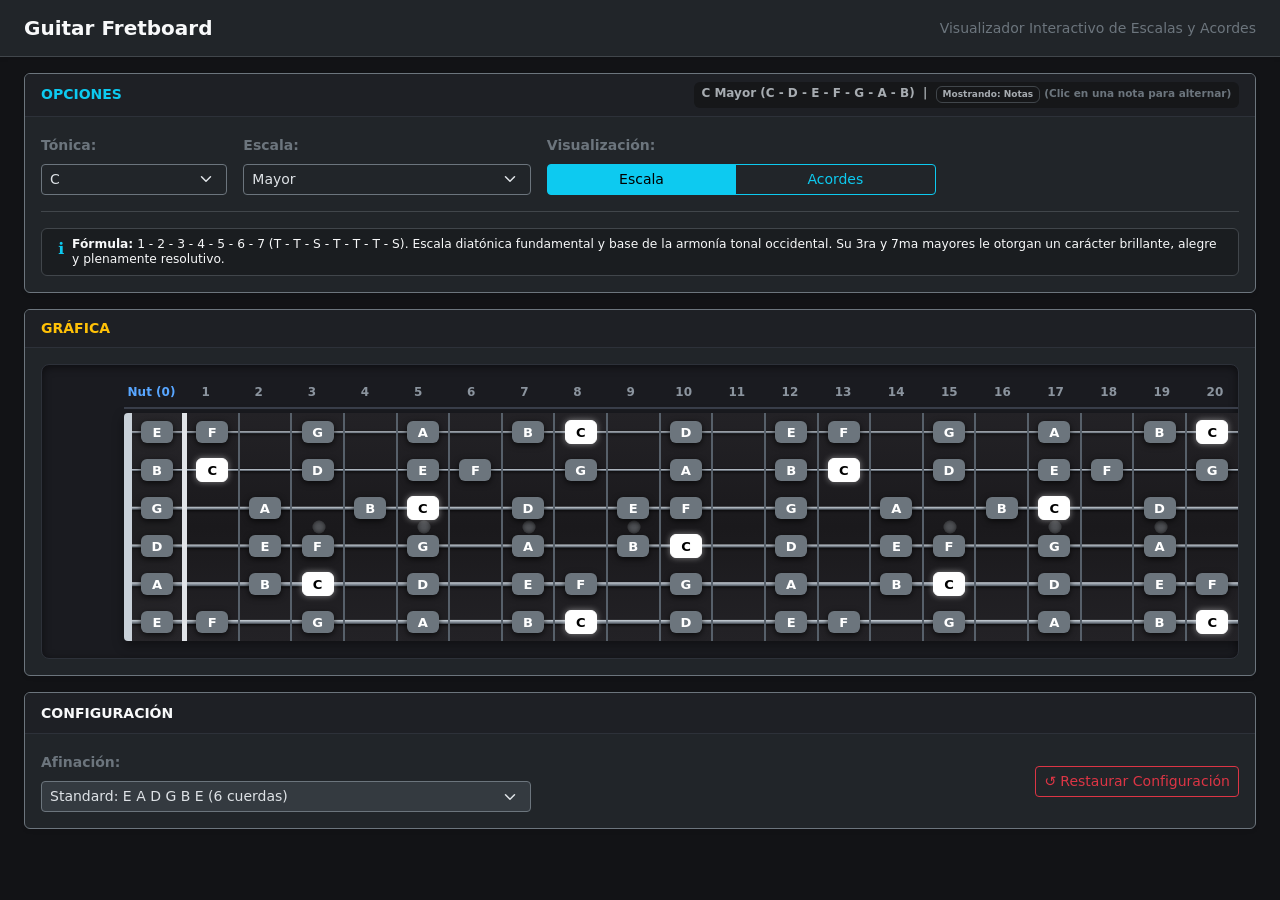
==== commit 2f0870f9: "Version 0" ====
--- a/index.html
+++ b/index.html
@@ -1,34 +1,192 @@
 <!DOCTYPE html>
-<html>
+<html lang="es" data-bs-theme="dark">
+
 <head>
-	<meta charset="utf-8">
-	<meta http-equiv="X-UA-Compatible" content="IE=edge">
-	<title>Neck module</title>
-	<!-- FONT -->
-  <link href='http://fonts.googleapis.com/css?family=Archivo+Narrow:400,700' rel='stylesheet' type='text/css'>
-	<link rel="stylesheet" href="assets/css/common.css">
-  <link rel="stylesheet" href="assets/css/neckmodule.css">
-  <!--
-  <link rel="stylesheet" href="assets/css/long-neck-g.css">
-  <link rel="stylesheet" href="assets/css/long-neck-f.css">
-  <link rel="stylesheet" href="assets/css/vertical-neck-module.css">
-	<link rel="stylesheet" href="assets/css/long-neck-g.css">
-  -->
+  <meta charset="utf-8">
+  <meta name="viewport" content="width=device-width, initial-scale=1">
+  <title>Guitar Fretboard</title>
+  <link rel="icon" type="image/x-icon" href="favicon.ico">
+  <!-- Bootstrap 5.3 Local -->
+  <link rel="stylesheet" href="assets/css/bootstrap.min.css">
+  <!-- Estilos de la aplicación -->
+  <link rel="stylesheet" href="assets/css/app.css">
 </head>
+
 <body>
-  <div class="main" style="width: 100%; margin: 10px auto;">
-    <div id="chords-container"></div>
-    <div id="scales-container"></div>
-  </div>
 
-  <script src="https://code.jquery.com/jquery-3.6.0.min.js" integrity="sha256-/xUj+3OJU5yExlq6GSYGSHk7tPXikynS7ogEvDej/m4=" crossorigin="anonymous"></script>
-  <script type="module" src="assets/js/neckmodule.js"></script>
-  <script src="assets/js/vexflow-min.js"></script>
-  <script src="assets/js/underscore-min.js"></script>
-  <script src="assets/js/tabdiv.js"></script>
-  <script src="assets/js/tabdiv-debug.js"></script>
-  <script src="assets/js/vertical.neckmodule.js"></script>
-  <script type="module" src="assets/js/my_main.js"></script>
+  <!-- Barra Superior con el Nombre de la App -->
+  <nav class="navbar navbar-expand-lg navbar-dark bg-dark border-bottom border-secondary-subtle py-2 shadow-sm">
+    <div class="container-fluid px-3 px-md-4">
+      <a class="navbar-brand d-flex align-items-center gap-2 fw-bold text-light" href="#">
+        <span>Guitar Fretboard</span>
+      </a>
+      <span class="navbar-text text-secondary small d-none d-sm-inline">
+        Visualizador Interactivo de Escalas y Acordes
+      </span>
+    </div>
+  </nav>
 
+  <main class="container-fluid px-3 px-md-4 py-3">
+
+    <!-- BLOQUE 1 (Width 100%): Selección de notas / escala / acordes a graficar -->
+    <div class="row g-3 mb-3">
+      <div class="col-12">
+        <div class="card border-secondary shadow-sm">
+          <div class="card-header card-header-custom py-2 d-flex justify-content-between align-items-center">
+            <span class="text-uppercase small tracking-wide text-info fw-bold">Opciones</span>
+            <span class="badge bg-secondary-subtle text-secondary-emphasis" id="fretboardInfoSummary"></span>
+          </div>
+          <div class="card-body py-3">
+            <div class="row g-3 align-items-end">
+
+              <!-- Tonalidad (Key) -->
+              <div class="col-6 col-sm-4 col-md-3 col-lg-2">
+                <label for="selectKey" class="form-label small fw-semibold text-secondary">Tónica:</label>
+                <select id="selectKey" class="form-select form-select-sm border-secondary"></select>
+              </div>
+
+              <!-- Tipo de Escala -->
+              <div class="col-6 col-sm-4 col-md-3 col-lg-3">
+                <label for="selectScale" class="form-label small fw-semibold text-secondary">Escala:</label>
+                <select id="selectScale" class="form-select form-select-sm border-secondary"></select>
+              </div>
+
+              <!-- Modo: Escala Completa vs Acordes -->
+              <div class="col-12 col-sm-4 col-md-6 col-lg-4">
+                <label class="form-label small fw-semibold text-secondary d-block">Visualización:</label>
+                <div class="btn-group btn-group-sm w-100" role="group">
+                  <input type="radio" class="btn-check" name="displayMode" id="modeScale" value="scale"
+                    autocomplete="off" checked>
+                  <label class="btn btn-outline-info" for="modeScale">Escala</label>
+
+                  <input type="radio" class="btn-check" name="displayMode" id="modeChord" value="chord"
+                    autocomplete="off">
+                  <label class="btn btn-outline-info" for="modeChord">Acordes</label>
+                </div>
+              </div>
+
+            </div>
+
+            <!-- Descripción pedagógica de la Escala seleccionada -->
+            <div id="scaleDescriptionContainer" class="mt-3 pt-3 border-top border-secondary-subtle" style="display: none;">
+              <div class="alert alert-dark border-secondary-subtle bg-dark-subtle mb-0 py-2 px-3 small text-secondary-emphasis d-flex align-items-start gap-2">
+                <span class="text-info fs-6 lh-1 mt-1">ℹ️</span>
+                <div id="scaleDescriptionText" class="text-light-emphasis small lh-sm"></div>
+              </div>
+            </div>
+
+            <!-- Opciones específicas de Acordes en 2 columnas perfectamente alineadas -->
+            <div id="chordOptionsCard" class="mt-3 pt-3 border-top border-secondary-subtle" style="display: none;">
+              <div class="row g-3 align-items-start">
+
+                <!-- Columna 1: Grados del Acorde en terceras independientes -->
+                <div class="col-12 col-lg-auto">
+                  <label
+                    class="form-label small fw-semibold text-secondary d-flex align-items-center mb-2 chord-section-label">Grados
+                    del Acorde:</label>
+                  <div class="d-flex flex-wrap gap-2" id="chordIntervalsGroup">
+                    <input type="checkbox" class="btn-check interval-toggle" id="int_1" value="1" autocomplete="off"
+                      checked>
+                    <label class="btn-interval" for="int_1">1</label>
+
+                    <input type="checkbox" class="btn-check interval-toggle" id="int_3" value="3" autocomplete="off"
+                      checked>
+                    <label class="btn-interval" for="int_3">3</label>
+
+                    <input type="checkbox" class="btn-check interval-toggle" id="int_5" value="5" autocomplete="off"
+                      checked>
+                    <label class="btn-interval" for="int_5">5</label>
+
+                    <input type="checkbox" class="btn-check interval-toggle" id="int_7" value="7" autocomplete="off">
+                    <label class="btn-interval" for="int_7">7</label>
+
+                    <input type="checkbox" class="btn-check interval-toggle" id="int_9" value="9" autocomplete="off">
+                    <label class="btn-interval" for="int_9">9</label>
+
+                    <input type="checkbox" class="btn-check interval-toggle" id="int_11" value="11" autocomplete="off">
+                    <label class="btn-interval" for="int_11">11</label>
+
+                    <input type="checkbox" class="btn-check interval-toggle" id="int_13" value="13" autocomplete="off">
+                    <label class="btn-interval" for="int_13">13</label>
+                  </div>
+                </div>
+
+                <!-- Columna 2: Selección de Acorde Diatónico -->
+                <div class="col-12 col-lg-7 col-xl-8">
+                  <label
+                    class="form-label small fw-semibold text-secondary d-flex align-items-center mb-2 chord-section-label">Acordes:</label>
+                  <div id="chordButtonsContainer" class="d-flex flex-wrap gap-2 align-items-center"></div>
+                </div>
+
+              </div>
+            </div>
+
+          </div>
+        </div>
+      </div>
+    </div>
+
+    <!-- BLOQUE 2 (Width 100%): Gráfica del mango de la guitarra -->
+    <div class="row g-3 mb-3">
+      <div class="col-12">
+        <div class="card border-secondary shadow-sm">
+          <div class="card-header card-header-custom py-2 d-flex justify-content-between align-items-center">
+            <span class="text-uppercase small tracking-wide text-warning fw-bold">Gráfica</span>
+
+          </div>
+          <div class="card-body p-2 p-md-3">
+
+            <!-- Contenedor del mástil con scroll horizontal -->
+            <div class="fretboard-wrapper">
+              <div id="fretboardCanvas" class="fretboard-canvas">
+                <!-- Se genera dinámicamente mediante app.js -->
+              </div>
+            </div>
+
+
+          </div>
+        </div>
+      </div>
+    </div>
+
+    <!-- BLOQUE 3 (Width 100%): Configuración de la gráfica del mango -->
+    <div class="row g-3">
+      <div class="col-12">
+        <div class="card border-secondary shadow-sm">
+          <div class="card-header card-header-custom py-2">
+            <span class="text-uppercase small tracking-wide text-light fw-bold">Configuración</span>
+          </div>
+          <div class="card-body py-3">
+            <div class="row g-3 align-items-center">
+
+              <!-- Afinación -->
+              <div class="col-12 col-md-6 col-lg-5">
+                <label for="fretboardTuning" class="form-label small fw-semibold text-secondary">Afinación:</label>
+                <select id="fretboardTuning" class="form-select form-select-sm border-secondary" disabled>
+                  <option value="standard" selected>Standard: E A D G B E (6 cuerdas)</option>
+                </select>
+              </div>
+
+              <!-- Restaurar defaults -->
+              <div class="col-12 col-md-6 col-lg-7 text-md-end pt-2 pt-md-0">
+                <button id="btnResetConfig" type="button" class="btn btn-sm btn-outline-danger">
+                  ↺ Restaurar Configuración
+                </button>
+              </div>
+
+            </div>
+          </div>
+        </div>
+      </div>
+    </div>
+
+  </main>
+
+  <!-- Scripts locales -->
+  <script src="assets/js/jquery.min.js"></script>
+  <script src="assets/js/bootstrap.bundle.min.js"></script>
+  <script src="assets/js/scales.js"></script>
+  <script src="assets/js/app.js"></script>
 </body>
+
 </html>
--- a/assets/css/app.css
+++ b/assets/css/app.css
@@ -0,0 +1,379 @@
+/* App Styles: Guitar Fretboard */
+
+body {
+  background-color: #121316;
+  color: #e2e8f0;
+  font-family: system-ui, -apple-system, "Segoe UI", Roboto, Helvetica, Arial, sans-serif;
+  min-width: 320px;
+}
+
+/* Fretboard Container & Scrolling */
+.fretboard-wrapper {
+  background: #1a1b20;
+  border-radius: 8px;
+  border: 1px solid #2d3139;
+  padding: 18px 12px 10px 12px;
+  overflow-x: auto;
+  box-shadow: inset 0 2px 8px rgba(0, 0, 0, 0.5);
+}
+
+.fretboard-canvas {
+  position: relative;
+  display: inline-block;
+  min-width: 1400px;
+  width: 100%;
+  user-select: none;
+}
+
+/* Fretboard markers (numbers & inlays) */
+.fret-numbers-row {
+  display: flex;
+  margin-left: 70px;
+  /* Space for string labels */
+  border-bottom: 2px solid #3a3f4b;
+  padding-bottom: 6px;
+  margin-bottom: 4px;
+}
+
+.fret-number-col {
+  flex: 1;
+  text-align: center;
+  font-size: 0.75rem;
+  font-weight: 700;
+  color: #8b949e;
+}
+
+.fret-number-col.fret-0-header {
+  flex: 0 0 55px;
+  color: #58a6ff;
+}
+
+/* Fretboard grid */
+.fretboard-board {
+  position: relative;
+  background: linear-gradient(180deg, #232226 0%, #1a191c 50%, #232226 100%);
+  border-radius: 4px;
+  border-left: 8px solid #c9d1d9;
+  /* The Nut (Cejuela) */
+  border-right: 4px solid #30363d;
+  box-shadow: 0 4px 12px rgba(0, 0, 0, 0.4);
+  margin-left: 70px;
+  overflow: hidden;
+}
+
+/* Inlay Fret Dots (Marcadores del diapasón) */
+.fret-inlay-container {
+  position: absolute;
+  top: 0;
+  bottom: 0;
+  left: 0;
+  right: 0;
+  pointer-events: none;
+  display: flex;
+}
+
+.fret-inlay-cell {
+  flex: 1;
+  position: relative;
+  height: 100%;
+}
+
+.fret-inlay-cell.fret-0-inlay {
+  flex: 0 0 55px;
+}
+
+.fret-dot {
+  position: absolute;
+  top: 50%;
+  left: 50%;
+  transform: translate(-50%, -50%);
+  width: 13px;
+  height: 13px;
+  background: rgba(220, 225, 235, 0.28);
+  border-radius: 50%;
+  box-shadow: inset 0 0 4px rgba(0, 0, 0, 0.6);
+}
+
+.fret-double-dot-1 {
+  position: absolute;
+  top: 25%;
+  left: 50%;
+  transform: translate(-50%, -50%);
+  width: 12px;
+  height: 12px;
+  background: rgba(220, 225, 235, 0.28);
+  border-radius: 50%;
+  box-shadow: inset 0 0 4px rgba(0, 0, 0, 0.6);
+}
+
+.fret-double-dot-2 {
+  position: absolute;
+  top: 75%;
+  left: 50%;
+  transform: translate(-50%, -50%);
+  width: 12px;
+  height: 12px;
+  background: rgba(220, 225, 235, 0.28);
+  border-radius: 50%;
+  box-shadow: inset 0 0 4px rgba(0, 0, 0, 0.6);
+}
+
+/* Strings Row */
+.string-row {
+  position: relative;
+  display: flex;
+  height: 38px;
+  align-items: center;
+}
+
+/* String label at the left */
+.string-label {
+  position: absolute;
+  left: -70px;
+  width: 60px;
+  text-align: right;
+  font-size: 0.8rem;
+  font-weight: 600;
+  color: #adb5bd;
+}
+
+/* The metal string line */
+.string-wire {
+  position: absolute;
+  left: 0;
+  right: 0;
+  top: 50%;
+  transform: translateY(-50%);
+  background: linear-gradient(180deg, #d0d7de 0%, #8b949e 50%, #484f58 100%);
+  z-index: 1;
+  pointer-events: none;
+  box-shadow: 0 1px 3px rgba(0, 0, 0, 0.8);
+}
+
+/* Calibres de cuerdas visuales */
+.string-wire-1 {
+  height: 1.5px;
+}
+
+.string-wire-2 {
+  height: 2.0px;
+}
+
+.string-wire-3 {
+  height: 2.5px;
+}
+
+.string-wire-4 {
+  height: 3.0px;
+}
+
+.string-wire-5 {
+  height: 3.5px;
+}
+
+.string-wire-6 {
+  height: 4.2px;
+}
+
+/* Fret cell for note badge */
+.fret-cell {
+  flex: 1;
+  height: 100%;
+  position: relative;
+  border-right: 2px solid #57606a;
+  /* Fret wire */
+  display: flex;
+  align-items: center;
+  justify-content: center;
+  z-index: 2;
+}
+
+.fret-cell.fret-0 {
+  flex: 0 0 55px;
+  border-right: 5px solid #e1e4e8;
+  /* Cejuela / Nut */
+  background: rgba(255, 255, 255, 0.02);
+}
+
+/* Note Badges */
+.note-badge {
+  position: relative;
+  z-index: 5;
+  font-family: inherit;
+  font-weight: 700;
+  font-size: 0.82rem;
+  padding: 0.28rem 0.45rem;
+  min-width: 32px;
+  text-align: center;
+  box-shadow: 0 2px 6px rgba(0, 0, 0, 0.7);
+  transition: transform 0.15s ease, box-shadow 0.15s ease;
+  cursor: pointer;
+}
+
+.note-badge:hover {
+  transform: scale(1.18);
+  z-index: 10;
+  box-shadow: 0 4px 10px rgba(0, 0, 0, 0.9);
+}
+
+/* Dimmed notes in chord mode */
+.note-badge.note-dimmed {
+  opacity: 0.22;
+  filter: grayscale(80%);
+}
+
+.note-badge.note-dimmed:hover {
+  opacity: 0.8;
+  filter: none;
+}
+
+/* Card custom dark headers */
+.card-header-custom {
+  background-color: #1e2025;
+  border-bottom: 1px solid #2d3139;
+  font-weight: 600;
+}
+
+/* Legend items */
+.legend-pill {
+  display: inline-flex;
+  align-items: center;
+  gap: 6px;
+  font-size: 0.82rem;
+  margin-right: 12px;
+  margin-bottom: 6px;
+}
+
+/* Colores de Tríada: Fondo blanco con color de texto diferenciado */
+.badge-triad-root {
+  background-color: #ffffff !important;
+  color: #000000 !important;
+  border: 1px solid #ffffff;
+  font-weight: 800;
+  box-shadow: 0 0 6px rgba(255, 255, 255, 0.45);
+}
+
+.badge-triad-third {
+  background-color: #ffffff !important;
+  color: #dc2626 !important;
+  /* Texto Rojo (3ra) */
+  border: 1.5px solid #ffffff;
+  font-weight: 800;
+  box-shadow: 0 0 6px rgba(220, 38, 38, 0.35);
+}
+
+.badge-triad-fifth {
+  background-color: #ffffff !important;
+  color: #06930b !important;
+  /* Texto Naranja (5ta) */
+  border: 1.5px solid #ffffff;
+  font-weight: 800;
+  box-shadow: 0 0 6px rgba(234, 88, 12, 0.35);
+}
+
+/* Alineación perfecta entre Grados del Acorde y Acordes Diatónicos */
+.chord-section-label {
+  height: 20px;
+  line-height: 20px;
+  margin-bottom: 0.5rem;
+}
+
+#chordButtonsContainer .chord-btn {
+  height: 33px;
+  display: inline-flex;
+  align-items: center;
+  justify-content: center;
+  line-height: 1;
+  box-sizing: border-box;
+}
+
+#chordButtonsContainer .chord-btn .badge {
+  font-size: 0.72rem;
+  padding: 0.22rem 0.4rem;
+  line-height: 1;
+}
+
+/* Botones individuales de intervalos (desagrupados) */
+.btn-interval {
+  min-width: 38px;
+  height: 33px;
+  display: inline-flex;
+  align-items: center;
+  justify-content: center;
+  font-weight: 700;
+  font-size: 0.85rem;
+  border-radius: 6px;
+  border: 1px solid #3a3f4b;
+  background-color: #1a1b20;
+  color: #6c757d;
+  cursor: pointer;
+  transition: all 0.15s ease-in-out;
+  padding: 0 10px;
+  user-select: none;
+  box-sizing: border-box;
+}
+
+.btn-interval:hover {
+  border-color: #8b949e;
+  color: #adb5bd;
+}
+
+/* Colores exactos para cada botón de intervalo activo (:checked) */
+/* 1: Fondo blanco, texto negro */
+#int_1:checked + .btn-interval {
+  background-color: #ffffff !important;
+  color: #000000 !important;
+  border-color: #ffffff !important;
+  font-weight: 800;
+  box-shadow: 0 0 8px rgba(255, 255, 255, 0.45);
+}
+
+/* 3: Fondo blanco, texto rojo */
+#int_3:checked + .btn-interval {
+  background-color: #ffffff !important;
+  color: #dc2626 !important;
+  border-color: #ffffff !important;
+  font-weight: 800;
+  box-shadow: 0 0 8px rgba(220, 38, 38, 0.35);
+}
+
+/* 5: Fondo blanco, texto verde */
+#int_5:checked + .btn-interval {
+  background-color: #ffffff !important;
+  color: #06930b !important;
+  border-color: #ffffff !important;
+  font-weight: 800;
+  box-shadow: 0 0 8px rgba(6, 147, 11, 0.35);
+}
+
+/* 7: Bootstrap Info (Celeste) */
+#int_7:checked + .btn-interval {
+  background-color: #0dcaf0 !important;
+  color: #000000 !important;
+  border-color: #0dcaf0 !important;
+  box-shadow: 0 0 8px rgba(13, 202, 240, 0.35);
+}
+
+/* 9: Bootstrap Warning (Amarillo) */
+#int_9:checked + .btn-interval {
+  background-color: #ffc107 !important;
+  color: #000000 !important;
+  border-color: #ffc107 !important;
+  box-shadow: 0 0 8px rgba(255, 193, 7, 0.35);
+}
+
+/* 11: Bootstrap Primary (Azul) */
+#int_11:checked + .btn-interval {
+  background-color: #0d6efd !important;
+  color: #ffffff !important;
+  border-color: #0d6efd !important;
+  box-shadow: 0 0 8px rgba(13, 110, 253, 0.35);
+}
+
+/* 13: Bootstrap Success (Verde) */
+#int_13:checked + .btn-interval {
+  background-color: #198754 !important;
+  color: #ffffff !important;
+  border-color: #198754 !important;
+  box-shadow: 0 0 8px rgba(25, 135, 84, 0.35);
+}
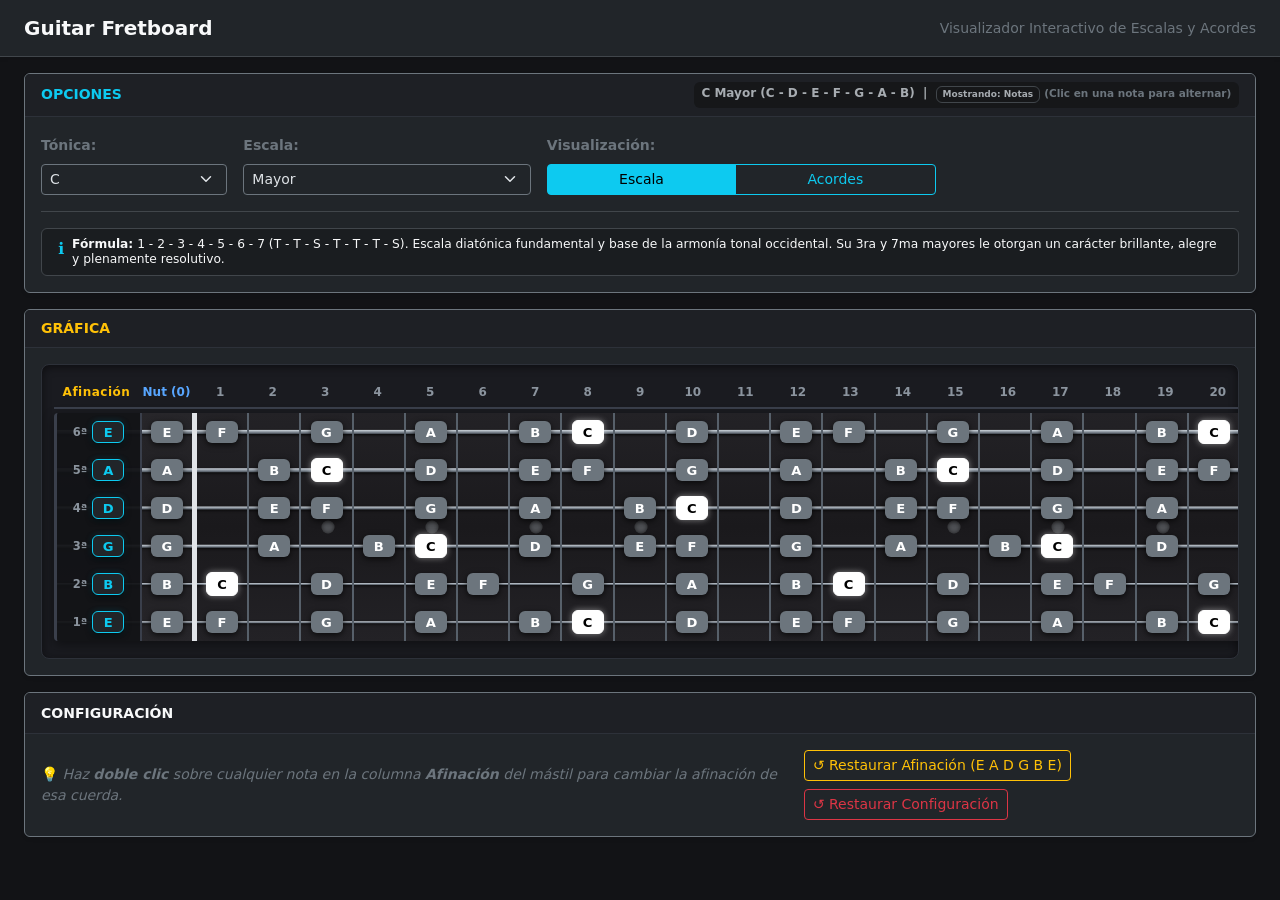
==== commit 1da66f9a: "Ajuste de afinacion por cuerda" ====
--- a/index.html
+++ b/index.html
@@ -157,23 +157,18 @@
             <span class="text-uppercase small tracking-wide text-light fw-bold">Configuración</span>
           </div>
           <div class="card-body py-3">
-            <div class="row g-3 align-items-center">
-
-              <!-- Afinación -->
-              <div class="col-12 col-md-6 col-lg-5">
-                <label for="fretboardTuning" class="form-label small fw-semibold text-secondary">Afinación:</label>
-                <select id="fretboardTuning" class="form-select form-select-sm border-secondary" disabled>
-                  <option value="standard" selected>Standard: E A D G B E (6 cuerdas)</option>
-                </select>
+            <div class="d-flex flex-column flex-sm-row justify-content-between align-items-sm-center gap-3">
+              <div class="text-secondary small">
+                💡 <em>Haz <strong>doble clic</strong> sobre cualquier nota en la columna <strong>Afinación</strong> del mástil para cambiar la afinación de esa cuerda.</em>
               </div>
-
-              <!-- Restaurar defaults -->
-              <div class="col-12 col-md-6 col-lg-7 text-md-end pt-2 pt-md-0">
+              <div class="d-flex flex-wrap gap-2">
+                <button id="btnResetTuning" type="button" class="btn btn-sm btn-outline-warning">
+                  ↺ Restaurar Afinación (E A D G B E)
+                </button>
                 <button id="btnResetConfig" type="button" class="btn btn-sm btn-outline-danger">
                   ↺ Restaurar Configuración
                 </button>
               </div>
-
             </div>
           </div>
         </div>
--- a/assets/css/app.css
+++ b/assets/css/app.css
@@ -28,8 +28,7 @@
 /* Fretboard markers (numbers & inlays) */
 .fret-numbers-row {
   display: flex;
-  margin-left: 70px;
-  /* Space for string labels */
+  margin-left: 0;
   border-bottom: 2px solid #3a3f4b;
   padding-bottom: 6px;
   margin-bottom: 4px;
@@ -43,6 +42,12 @@
   color: #8b949e;
 }
 
+.fret-number-col.tuning-header-col {
+  flex: 0 0 85px;
+  color: #ffc107;
+  letter-spacing: 0.5px;
+}
+
 .fret-number-col.fret-0-header {
   flex: 0 0 55px;
   color: #58a6ff;
@@ -53,11 +58,10 @@
   position: relative;
   background: linear-gradient(180deg, #232226 0%, #1a191c 50%, #232226 100%);
   border-radius: 4px;
-  border-left: 8px solid #c9d1d9;
-  /* The Nut (Cejuela) */
+  border-left: 3px solid #3a3f4b;
   border-right: 4px solid #30363d;
   box-shadow: 0 4px 12px rgba(0, 0, 0, 0.4);
-  margin-left: 70px;
+  margin-left: 0;
   overflow: hidden;
 }
 
@@ -76,6 +80,10 @@
   flex: 1;
   position: relative;
   height: 100%;
+}
+
+.fret-inlay-cell.tuning-inlay-cell {
+  flex: 0 0 85px;
 }
 
 .fret-inlay-cell.fret-0-inlay {
@@ -126,15 +134,72 @@
   align-items: center;
 }
 
-/* String label at the left */
-.string-label {
-  position: absolute;
-  left: -70px;
-  width: 60px;
-  text-align: right;
-  font-size: 0.8rem;
-  font-weight: 600;
-  color: #adb5bd;
+/* Columna de Afinación */
+.tuning-cell {
+  flex: 0 0 85px;
+  height: 100%;
+  position: relative;
+  border-right: 2px solid #3a3f4b;
+  display: flex;
+  align-items: center;
+  justify-content: center;
+  gap: 5px;
+  background: rgba(18, 19, 23, 0.95);
+  z-index: 2;
+  cursor: pointer;
+  user-select: none;
+  transition: background-color 0.15s ease;
+}
+
+.tuning-cell:hover {
+  background: rgba(35, 38, 48, 0.98);
+}
+
+.tuning-string-label {
+  position: relative;
+  z-index: 5;
+  font-size: 0.72rem;
+  font-weight: 700;
+  color: #8b949e;
+  pointer-events: none;
+}
+
+.tuning-badge {
+  position: relative;
+  z-index: 5;
+  font-family: inherit;
+  font-weight: 800;
+  font-size: 0.82rem;
+  padding: 0.22rem 0.5rem;
+  min-width: 32px;
+  text-align: center;
+  background-color: #212529;
+  color: #0dcaf0;
+  border: 1.5px solid #0dcaf0;
+  border-radius: 6px;
+  box-shadow: 0 2px 6px rgba(0, 0, 0, 0.8), 0 0 6px rgba(13, 202, 240, 0.2);
+  transition: transform 0.15s ease, box-shadow 0.15s ease, background-color 0.15s ease, color 0.15s ease;
+  cursor: pointer;
+}
+
+.tuning-cell:hover .tuning-badge,
+.tuning-badge:hover {
+  transform: scale(1.12);
+  background-color: #0dcaf0;
+  color: #000000;
+  box-shadow: 0 0 10px rgba(13, 202, 240, 0.7);
+}
+
+/* Popover interactivo de Afinación */
+.tuning-popover {
+  box-shadow: 0 10px 30px rgba(0, 0, 0, 0.85);
+  border-radius: 8px;
+  animation: fadeInTuning 0.15s ease-out;
+}
+
+@keyframes fadeInTuning {
+  from { opacity: 0; transform: translateY(-5px); }
+  to { opacity: 1; transform: translateY(0); }
 }
 
 /* The metal string line */
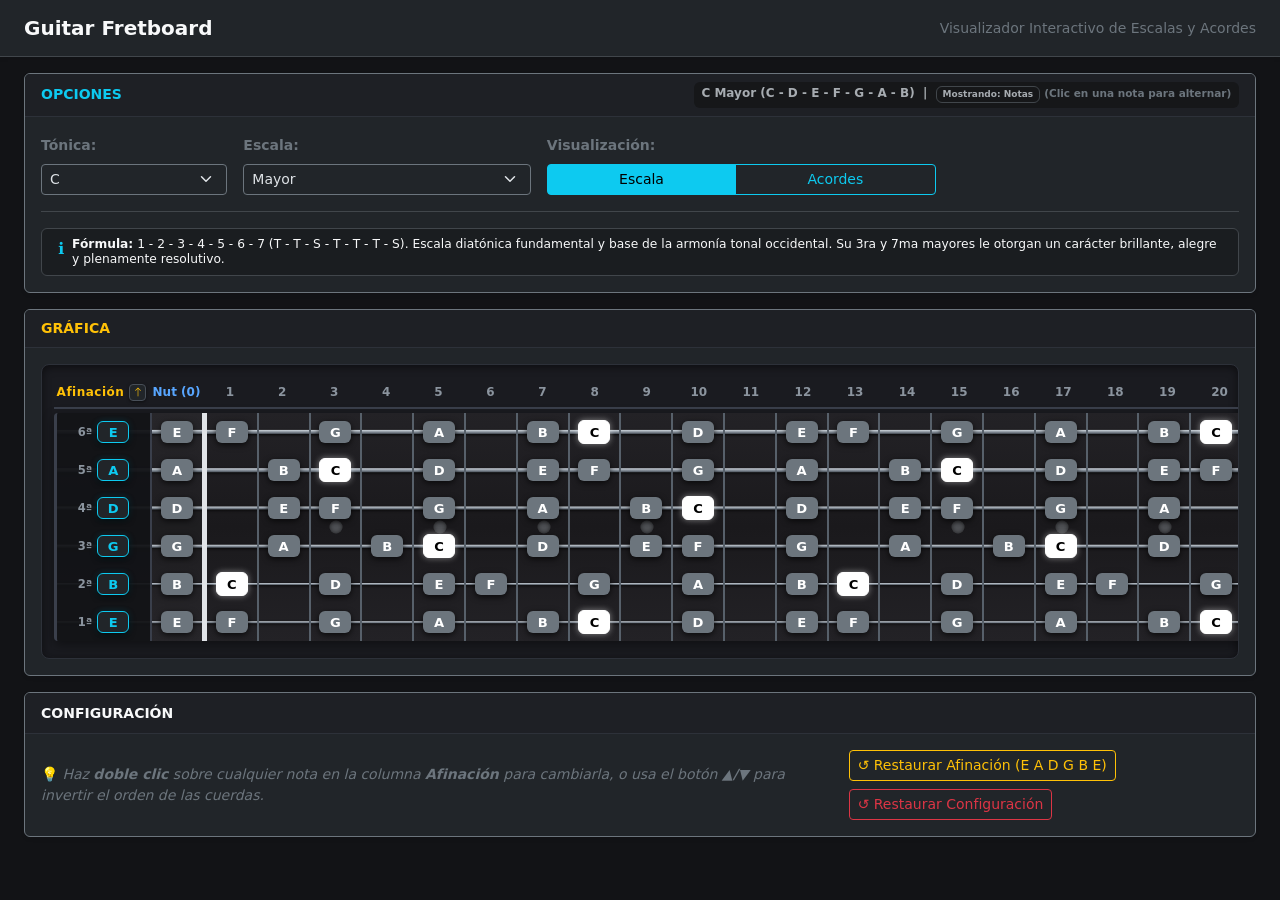
==== commit 567cace0: "Invertir orden de cuerdas" ====
--- a/index.html
+++ b/index.html
@@ -159,7 +159,7 @@
           <div class="card-body py-3">
             <div class="d-flex flex-column flex-sm-row justify-content-between align-items-sm-center gap-3">
               <div class="text-secondary small">
-                💡 <em>Haz <strong>doble clic</strong> sobre cualquier nota en la columna <strong>Afinación</strong> del mástil para cambiar la afinación de esa cuerda.</em>
+                💡 <em>Haz <strong>doble clic</strong> sobre cualquier nota en la columna <strong>Afinación</strong> para cambiarla, o usa el botón <strong>▲/▼</strong> para invertir el orden de las cuerdas.</em>
               </div>
               <div class="d-flex flex-wrap gap-2">
                 <button id="btnResetTuning" type="button" class="btn btn-sm btn-outline-warning">
--- a/assets/css/app.css
+++ b/assets/css/app.css
@@ -43,9 +43,43 @@
 }
 
 .fret-number-col.tuning-header-col {
-  flex: 0 0 85px;
+  flex: 0 0 95px;
   color: #ffc107;
   letter-spacing: 0.5px;
+  display: inline-flex;
+  align-items: center;
+  justify-content: center;
+  gap: 5px;
+}
+
+.tuning-header-title {
+  font-weight: 700;
+  font-size: 0.75rem;
+}
+
+.btn-toggle-order {
+  display: inline-flex;
+  align-items: center;
+  justify-content: center;
+  width: 17px;
+  height: 17px;
+  padding: 0;
+  border-radius: 4px;
+  border: 1px solid #484f58;
+  background-color: #212529;
+  color: #ffc107;
+  cursor: pointer;
+  transition: all 0.15s ease-in-out;
+  user-select: none;
+  box-shadow: 0 1px 3px rgba(0, 0, 0, 0.5);
+}
+
+.btn-toggle-order:hover {
+  background-color: #ffc107;
+  color: #000000;
+  border-color: #ffc107;
+  transform: scale(1.12);
+  box-shadow: 0 0 8px rgba(255, 193, 7, 0.6);
 }
 
 .fret-number-col.fret-0-header {
@@ -83,7 +117,7 @@
 }
 
 .fret-inlay-cell.tuning-inlay-cell {
-  flex: 0 0 85px;
+  flex: 0 0 95px;
 }
 
 .fret-inlay-cell.fret-0-inlay {
@@ -136,7 +170,7 @@
 
 /* Columna de Afinación */
 .tuning-cell {
-  flex: 0 0 85px;
+  flex: 0 0 95px;
   height: 100%;
   position: relative;
   border-right: 2px solid #3a3f4b;
@@ -190,6 +224,20 @@
   box-shadow: 0 0 10px rgba(13, 202, 240, 0.7);
 }
 
+/* Afinación fuera del estándar: rojo propio de Bootstrap danger (#dc3545) */
+.tuning-badge.tuning-badge-custom {
+  color: #dc3545;
+  border-color: #dc3545;
+  box-shadow: 0 2px 6px rgba(0, 0, 0, 0.8), 0 0 6px rgba(220, 53, 69, 0.25);
+}
+
+.tuning-cell:hover .tuning-badge.tuning-badge-custom,
+.tuning-badge.tuning-badge-custom:hover {
+  background-color: #dc3545;
+  color: #ffffff;
+  box-shadow: 0 0 10px rgba(220, 53, 69, 0.7);
+}
+
 /* Popover interactivo de Afinación */
 .tuning-popover {
   box-shadow: 0 10px 30px rgba(0, 0, 0, 0.85);
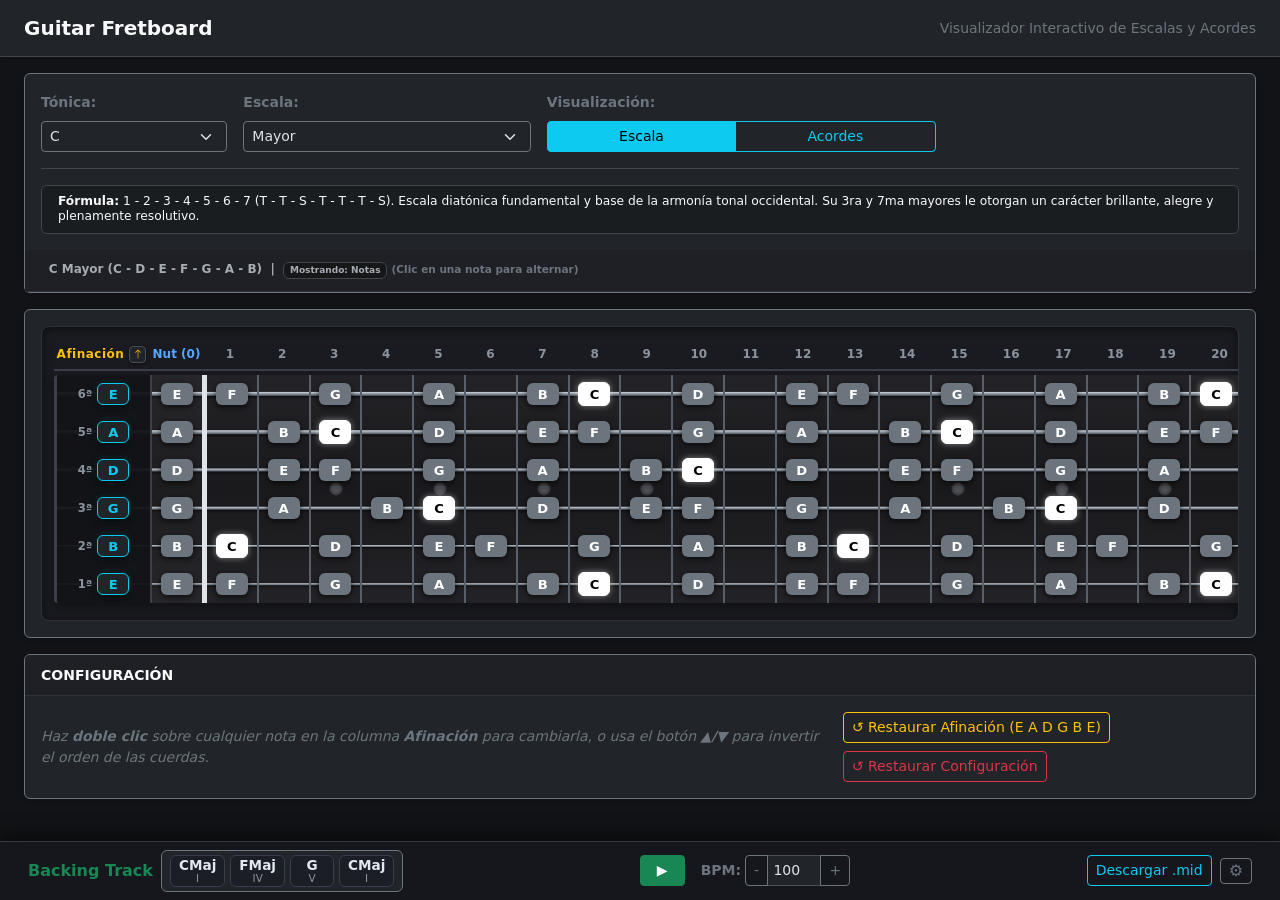
==== commit 881f8ad9: "Backing Track" ====
--- a/index.html
+++ b/index.html
@@ -32,10 +32,7 @@
     <div class="row g-3 mb-3">
       <div class="col-12">
         <div class="card border-secondary shadow-sm">
-          <div class="card-header card-header-custom py-2 d-flex justify-content-between align-items-center">
-            <span class="text-uppercase small tracking-wide text-info fw-bold">Opciones</span>
-            <span class="badge bg-secondary-subtle text-secondary-emphasis" id="fretboardInfoSummary"></span>
-          </div>
+
           <div class="card-body py-3">
             <div class="row g-3 align-items-end">
 
@@ -68,9 +65,10 @@
             </div>
 
             <!-- Descripción pedagógica de la Escala seleccionada -->
-            <div id="scaleDescriptionContainer" class="mt-3 pt-3 border-top border-secondary-subtle" style="display: none;">
-              <div class="alert alert-dark border-secondary-subtle bg-dark-subtle mb-0 py-2 px-3 small text-secondary-emphasis d-flex align-items-start gap-2">
-                <span class="text-info fs-6 lh-1 mt-1">ℹ️</span>
+            <div id="scaleDescriptionContainer" class="mt-3 pt-3 border-top border-secondary-subtle"
+              style="display: none;">
+              <div
+                class="alert alert-dark border-secondary-subtle bg-dark-subtle mb-0 py-2 small text-secondary-emphasis d-flex align-items-start gap-2">
                 <div id="scaleDescriptionText" class="text-light-emphasis small lh-sm"></div>
               </div>
             </div>
@@ -122,6 +120,9 @@
             </div>
 
           </div>
+          <div class="card-header card-header-custom py-2 d-flex ">
+            <span id="fretboardInfoSummary" class="badge text-secondary-emphasis"></span>
+          </div>
         </div>
       </div>
     </div>
@@ -130,10 +131,6 @@
     <div class="row g-3 mb-3">
       <div class="col-12">
         <div class="card border-secondary shadow-sm">
-          <div class="card-header card-header-custom py-2 d-flex justify-content-between align-items-center">
-            <span class="text-uppercase small tracking-wide text-warning fw-bold">Gráfica</span>
-
-          </div>
           <div class="card-body p-2 p-md-3">
 
             <!-- Contenedor del mástil con scroll horizontal -->
@@ -159,7 +156,8 @@
           <div class="card-body py-3">
             <div class="d-flex flex-column flex-sm-row justify-content-between align-items-sm-center gap-3">
               <div class="text-secondary small">
-                💡 <em>Haz <strong>doble clic</strong> sobre cualquier nota en la columna <strong>Afinación</strong> para cambiarla, o usa el botón <strong>▲/▼</strong> para invertir el orden de las cuerdas.</em>
+                <em>Haz <strong>doble clic</strong> sobre cualquier nota en la columna <strong>Afinación</strong> para
+                  cambiarla, o usa el botón <strong>▲/▼</strong> para invertir el orden de las cuerdas.</em>
               </div>
               <div class="d-flex flex-wrap gap-2">
                 <button id="btnResetTuning" type="button" class="btn btn-sm btn-outline-warning">
@@ -177,10 +175,165 @@
 
   </main>
 
+  <!-- Barra Fija Inferior: Backing Track Player Dock -->
+  <div id="backingTrackPlayerBar" class="backing-track-bar fixed-bottom py-2 px-3">
+    <div class="container-fluid d-flex flex-wrap align-items-center justify-content-between gap-2">
+
+      <!-- Izquierda: Título y Visualizador de la Secuencia Completa -->
+      <div class="d-flex align-items-center gap-2">
+        <span class="fw-bold text-success d-none d-sm-inline">Backing Track</span>
+        
+        <!-- Indicador de cuenta previa cuando aplica -->
+        <div id="btBarCountInBadge" class="badge bg-warning text-dark bt-bar-countin-badge" style="display: none;">
+          Intro 1/4
+        </div>
+
+        <!-- Contenedor con todos los compases de la progresión -->
+        <div id="btBarSequenceContainer" class="bt-bar-sequence-container bg-dark px-2 py-1 rounded border border-secondary">
+          <!-- Se genera dinámicamente -->
+        </div>
+      </div>
+
+      <!-- Centro: Controles de Transporte (Play/Stop Toggle, BPM) -->
+      <div class="d-flex align-items-center gap-2">
+        <button id="btnBtPlayToggle" class="btn btn-sm btn-success px-3 fw-bold d-flex align-items-center gap-1"
+          title="Reproducir en Loop">
+          <span id="btPlayIcon">▶</span>
+        </button>
+
+        <div class="d-flex align-items-center gap-1 ms-2">
+          <label for="btBpmInput" class="small text-secondary fw-semibold">BPM:</label>
+          <div class="input-group input-group-sm" style="width: 105px;">
+            <button class="btn btn-outline-secondary px-2" type="button" id="btnBtBpmMinus">-</button>
+            <input type="number" id="btBpmInput" class="form-control text-center px-1" value="100" min="40" max="240"
+              step="5">
+            <button class="btn btn-outline-secondary px-2" type="button" id="btnBtBpmPlus">+</button>
+          </div>
+        </div>
+      </div>
+
+      <!-- Derecha: Descargar MIDI y Abrir Configuración -->
+      <div class="d-flex align-items-center gap-2">
+        <button id="btnBtDownloadMidi" class="btn btn-sm btn-outline-info d-flex align-items-center gap-1"
+          title="Descargar archivo MIDI (.mid)">
+          <span class="d-none d-md-inline">Descargar .mid</span>
+        </button>
+        <button id="btnBtSettings"
+          class="btn btn-sm btn-outline-secondary px-2 d-flex align-items-center justify-content-center"
+          data-bs-toggle="modal" data-bs-target="#backingTrackModal" title="Configuración del Backing Track">
+          <span class="fs-6 lh-1">⚙️</span>
+        </button>
+      </div>
+
+    </div>
+  </div>
+
+  <!-- Modal de Configuración del Backing Track -->
+  <div class="modal fade" id="backingTrackModal" tabindex="-1" aria-labelledby="backingTrackModalLabel"
+    aria-hidden="true">
+    <div class="modal-dialog modal-lg modal-dialog-centered">
+      <div class="modal-content bg-dark border-secondary shadow">
+        <div class="modal-header border-secondary py-2">
+          <h5 class="modal-title fs-6 fw-bold text-light d-flex align-items-center gap-2" id="backingTrackModalLabel">
+            <span>⚙️ Configuración del Backing Track</span>
+          </h5>
+          <button type="button" class="btn-close btn-close-white" data-bs-dismiss="modal" aria-label="Close"></button>
+        </div>
+        <div class="modal-body py-3">
+
+          <!-- Resumen de Tonalidad Actual -->
+          <div
+            class="alert alert-dark border-secondary-subtle py-2 px-3 d-flex justify-content-between align-items-center mb-3">
+            <div class="small">
+              <span class="text-secondary">Tonalidad / Escala actual:</span>
+              <strong class="text-info ms-1" id="btModalCurrentScaleText">C Mayor</strong>
+            </div>
+            <span class="badge bg-secondary-subtle text-secondary-emphasis small">Sincronizado con el
+              visualizador</span>
+          </div>
+
+          <!-- Presets Populares -->
+          <div class="mb-3">
+            <label class="form-label small fw-semibold text-secondary mb-1">Progresiones Populares (Presets):</label>
+            <div class="d-flex flex-wrap gap-2" id="btPresetButtons">
+              <button type="button" class="btn btn-outline-secondary btn-sm bt-preset-btn" data-preset="I-IV-V-I">I - IV
+                - V - I</button>
+              <button type="button" class="btn btn-outline-secondary btn-sm bt-preset-btn" data-preset="ii-V-I">ii - V -
+                I</button>
+              <button type="button" class="btn btn-outline-secondary btn-sm bt-preset-btn" data-preset="I-V-vi-IV">I - V
+                - vi - IV (Pop)</button>
+              <button type="button" class="btn btn-outline-secondary btn-sm bt-preset-btn" data-preset="I-IV-I-V">I - IV
+                - I - V (Blues)</button>
+              <button type="button" class="btn btn-outline-secondary btn-sm bt-preset-btn" data-preset="i-VI-III-VII">i
+                - VI - III - VII</button>
+            </div>
+          </div>
+
+          <!-- Secuencia de Compases Actual -->
+          <div class="mb-3">
+            <div class="d-flex justify-content-between align-items-center mb-1">
+              <label class="form-label small fw-semibold text-secondary mb-0">Secuencia de Compases (Haz clic en un
+                compás para editarlo):</label>
+              <div class="btn-group btn-group-sm">
+                <button type="button" class="btn btn-outline-secondary" id="btnBtAddMeasure">+ Compás</button>
+                <button type="button" class="btn btn-outline-secondary" id="btnBtRemoveMeasure">- Compás</button>
+              </div>
+            </div>
+            <div id="btMeasuresContainer"
+              class="d-flex flex-wrap gap-2 p-2 rounded bg-black bg-opacity-25 border border-secondary-subtle">
+              <!-- Se genera dinámicamente -->
+            </div>
+          </div>
+
+          <!-- Grados Diatónicos para asignar al compás -->
+          <div class="mb-3">
+            <label class="form-label small fw-semibold text-secondary mb-1">Asignar grado al compás
+              seleccionado:</label>
+            <div id="btDegreeSelectorContainer" class="d-flex flex-wrap gap-2">
+              <!-- Se genera dinámicamente con los 7 grados de la escala actual -->
+            </div>
+          </div>
+
+          <!-- Parámetros de compás y tempo -->
+          <div class="row g-2 pt-2 border-top border-secondary-subtle">
+            <div class="col-6 col-sm-4">
+              <label for="btTimeSigSelect" class="form-label small fw-semibold text-secondary">Métrica:</label>
+              <select id="btTimeSigSelect" class="form-select form-select-sm border-secondary">
+                <option value="4/4" selected>4/4 (Estándar)</option>
+              </select>
+            </div>
+            <div class="col-6 col-sm-4">
+              <label for="btChordDurationSelect" class="form-label small fw-semibold text-secondary">Duración por
+                compás:</label>
+              <select id="btChordDurationSelect" class="form-select form-select-sm border-secondary">
+                <option value="4" selected>1 Acorde por compás (4 tiempos)</option>
+              </select>
+            </div>
+            <div class="col-12 col-sm-4">
+              <label class="form-label small fw-semibold text-secondary">Instrumentación MIDI:</label>
+              <div class="small text-secondary-emphasis lh-sm pt-1">
+                Chan 10: Hi-hat, Bombo, Redoblante<br>
+                Chan 1: Bajo<br>
+                Chan 2: Piano
+              </div>
+            </div>
+          </div>
+
+        </div>
+        <div class="modal-footer border-secondary py-2">
+          <button type="button" class="btn btn-sm btn-outline-secondary" data-bs-dismiss="modal">Cerrar</button>
+          <button type="button" class="btn btn-sm btn-success" data-bs-dismiss="modal">Aplicar y Listo</button>
+        </div>
+      </div>
+    </div>
+  </div>
+
   <!-- Scripts locales -->
   <script src="assets/js/jquery.min.js"></script>
   <script src="assets/js/bootstrap.bundle.min.js"></script>
   <script src="assets/js/scales.js"></script>
+  <script src="assets/js/midi-writer.js"></script>
+  <script src="assets/js/backing-track-player.js"></script>
   <script src="assets/js/app.js"></script>
 </body>
 
--- a/assets/css/app.css
+++ b/assets/css/app.css
@@ -329,6 +329,26 @@
   box-shadow: 0 4px 10px rgba(0, 0, 0, 0.9);
 }
 
+/* Grados (intervalos): sin bold pesado, tipografía limpia y equilibrada */
+.note-badge.badge-degree,
+.badge-triad-root.badge-degree,
+.badge-triad-third.badge-degree,
+.badge-triad-fifth.badge-degree {
+  font-weight: 500 !important;
+  font-size: 0.77rem;
+  letter-spacing: -0.2px;
+  padding: 0.26rem 0.36rem;
+  line-height: 1.15;
+}
+
+/* Grados con 4 o más caracteres (ej. maj7, ♭♭7, ♯11) */
+.note-badge.badge-degree.badge-degree-compact {
+  font-size: 0.69rem;
+  letter-spacing: -0.3px;
+  padding: 0.24rem 0.20rem;
+  min-width: 35px;
+}
+
 /* Dimmed notes in chord mode */
 .note-badge.note-dimmed {
   opacity: 0.22;
@@ -489,4 +509,141 @@
   color: #ffffff !important;
   border-color: #198754 !important;
   box-shadow: 0 0 8px rgba(25, 135, 84, 0.35);
+}
+
+/* Espacio en el body para que la barra inferior no tape el contenido */
+body {
+  padding-bottom: 80px;
+}
+
+/* Barra Fija Inferior (Backing Track Player Dock) */
+.backing-track-bar {
+  background: rgba(22, 24, 29, 0.94);
+  backdrop-filter: blur(10px);
+  border-top: 1px solid #343a46;
+  box-shadow: 0 -4px 20px rgba(0, 0, 0, 0.6);
+  z-index: 1030;
+}
+
+.backing-track-pulse {
+  animation: pulse-border 1.2s infinite alternate ease-in-out;
+}
+
+@keyframes pulse-border {
+  0% { box-shadow: 0 0 4px rgba(25, 135, 84, 0.4); }
+  100% { box-shadow: 0 0 14px rgba(25, 135, 84, 0.9); }
+}
+
+.chord-measure-box {
+  background: #1e222b;
+  border: 1px solid #3b4252;
+  border-radius: 6px;
+  padding: 8px 12px;
+  min-width: 90px;
+  text-align: center;
+  transition: all 0.2s ease;
+  position: relative;
+}
+
+.chord-measure-box.active-measure {
+  border-color: #198754;
+  background: #143526;
+  box-shadow: 0 0 10px rgba(25, 135, 84, 0.5);
+  transform: translateY(-2px);
+}
+
+.chord-measure-box.editing-measure {
+  border-color: #0dcaf0;
+  background: #12303a;
+}
+
+.chord-measure-num {
+  font-size: 0.68rem;
+  color: #8b949e;
+  text-transform: uppercase;
+  font-weight: 700;
+  margin-bottom: 2px;
+}
+
+.chord-measure-name {
+  font-size: 1.1rem;
+  font-weight: 700;
+  color: #fff;
+}
+
+.chord-measure-degree {
+  font-size: 0.72rem;
+  color: #0dcaf0;
+}
+
+/* Pastillas de la secuencia en la barra inferior fija */
+.bt-bar-sequence-container {
+  display: flex;
+  align-items: center;
+  gap: 5px;
+  max-width: 50vw;
+  overflow-x: auto;
+  padding: 2px 4px;
+  scrollbar-width: none; /* Ocultar scrollbar estándar */
+}
+
+.bt-bar-sequence-container::-webkit-scrollbar {
+  display: none;
+}
+
+.bt-bar-measure-pill {
+  display: inline-flex;
+  flex-direction: column;
+  align-items: center;
+  justify-content: center;
+  padding: 2px 8px;
+  background: #1b1e25;
+  border: 1px solid #373e4d;
+  border-radius: 6px;
+  min-width: 44px;
+  line-height: 1.1;
+  transition: all 0.15s ease-in-out;
+  user-select: none;
+}
+
+.bt-bar-measure-pill .pill-chord-name {
+  font-weight: 700;
+  font-size: 0.85rem;
+  color: #e2e8f0;
+}
+
+.bt-bar-measure-pill .pill-chord-degree {
+  font-size: 0.65rem;
+  color: #8b949e;
+}
+
+/* Acorde activo en la barra durante la reproducción */
+.bt-bar-measure-pill.active-bar-measure {
+  background: #198754;
+  border-color: #20c997;
+  box-shadow: 0 0 10px rgba(25, 135, 84, 0.7);
+  transform: scale(1.08);
+}
+
+.bt-bar-measure-pill.active-bar-measure .pill-chord-name {
+  color: #ffffff;
+}
+
+.bt-bar-measure-pill.active-bar-measure .pill-chord-degree {
+  color: #d1e7dd;
+}
+
+/* Badge de cuenta previa en la barra inferior */
+.bt-bar-countin-badge {
+  font-weight: 700;
+  font-size: 0.8rem;
+  padding: 4px 8px;
+  border-radius: 6px;
+  animation: pulse-count 0.25s ease-in-out;
+}
+
+@keyframes pulse-count {
+  0% { transform: scale(0.9); }
+  50% { transform: scale(1.15); }
+  100% { transform: scale(1); }
 }
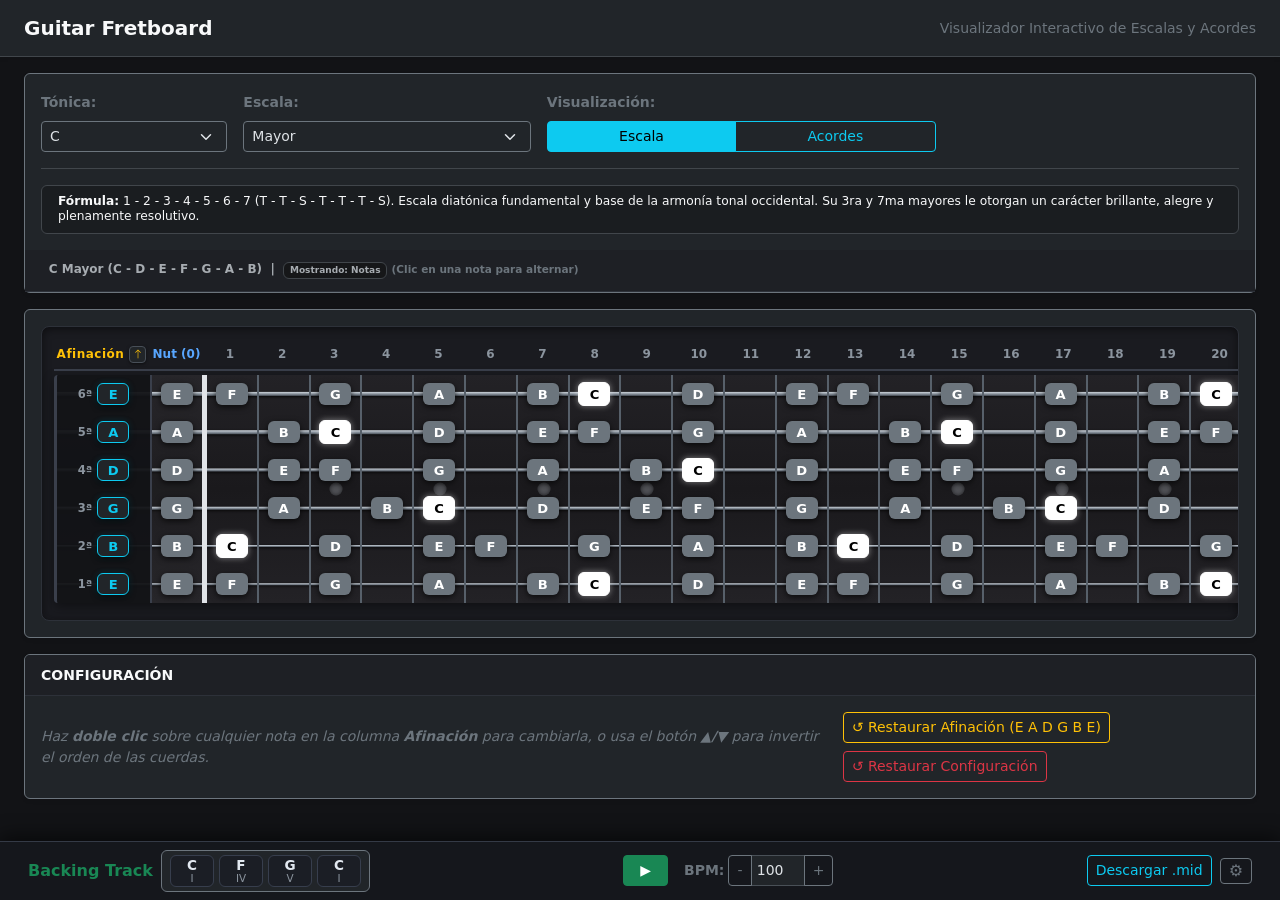
==== commit 3b0c869b: "Backing Track Update" ====
--- a/index.html
+++ b/index.html
@@ -182,14 +182,15 @@
       <!-- Izquierda: Título y Visualizador de la Secuencia Completa -->
       <div class="d-flex align-items-center gap-2">
         <span class="fw-bold text-success d-none d-sm-inline">Backing Track</span>
-        
+
         <!-- Indicador de cuenta previa cuando aplica -->
         <div id="btBarCountInBadge" class="badge bg-warning text-dark bt-bar-countin-badge" style="display: none;">
           Intro 1/4
         </div>
 
         <!-- Contenedor con todos los compases de la progresión -->
-        <div id="btBarSequenceContainer" class="bt-bar-sequence-container bg-dark px-2 py-1 rounded border border-secondary">
+        <div id="btBarSequenceContainer"
+          class="bt-bar-sequence-container bg-dark px-2 py-1 rounded border border-secondary">
           <!-- Se genera dinámicamente -->
         </div>
       </div>
@@ -313,8 +314,7 @@
               <label class="form-label small fw-semibold text-secondary">Instrumentación MIDI:</label>
               <div class="small text-secondary-emphasis lh-sm pt-1">
                 Chan 10: Hi-hat, Bombo, Redoblante<br>
-                Chan 1: Bajo<br>
-                Chan 2: Piano
+                Chan 1: Piano
               </div>
             </div>
           </div>
